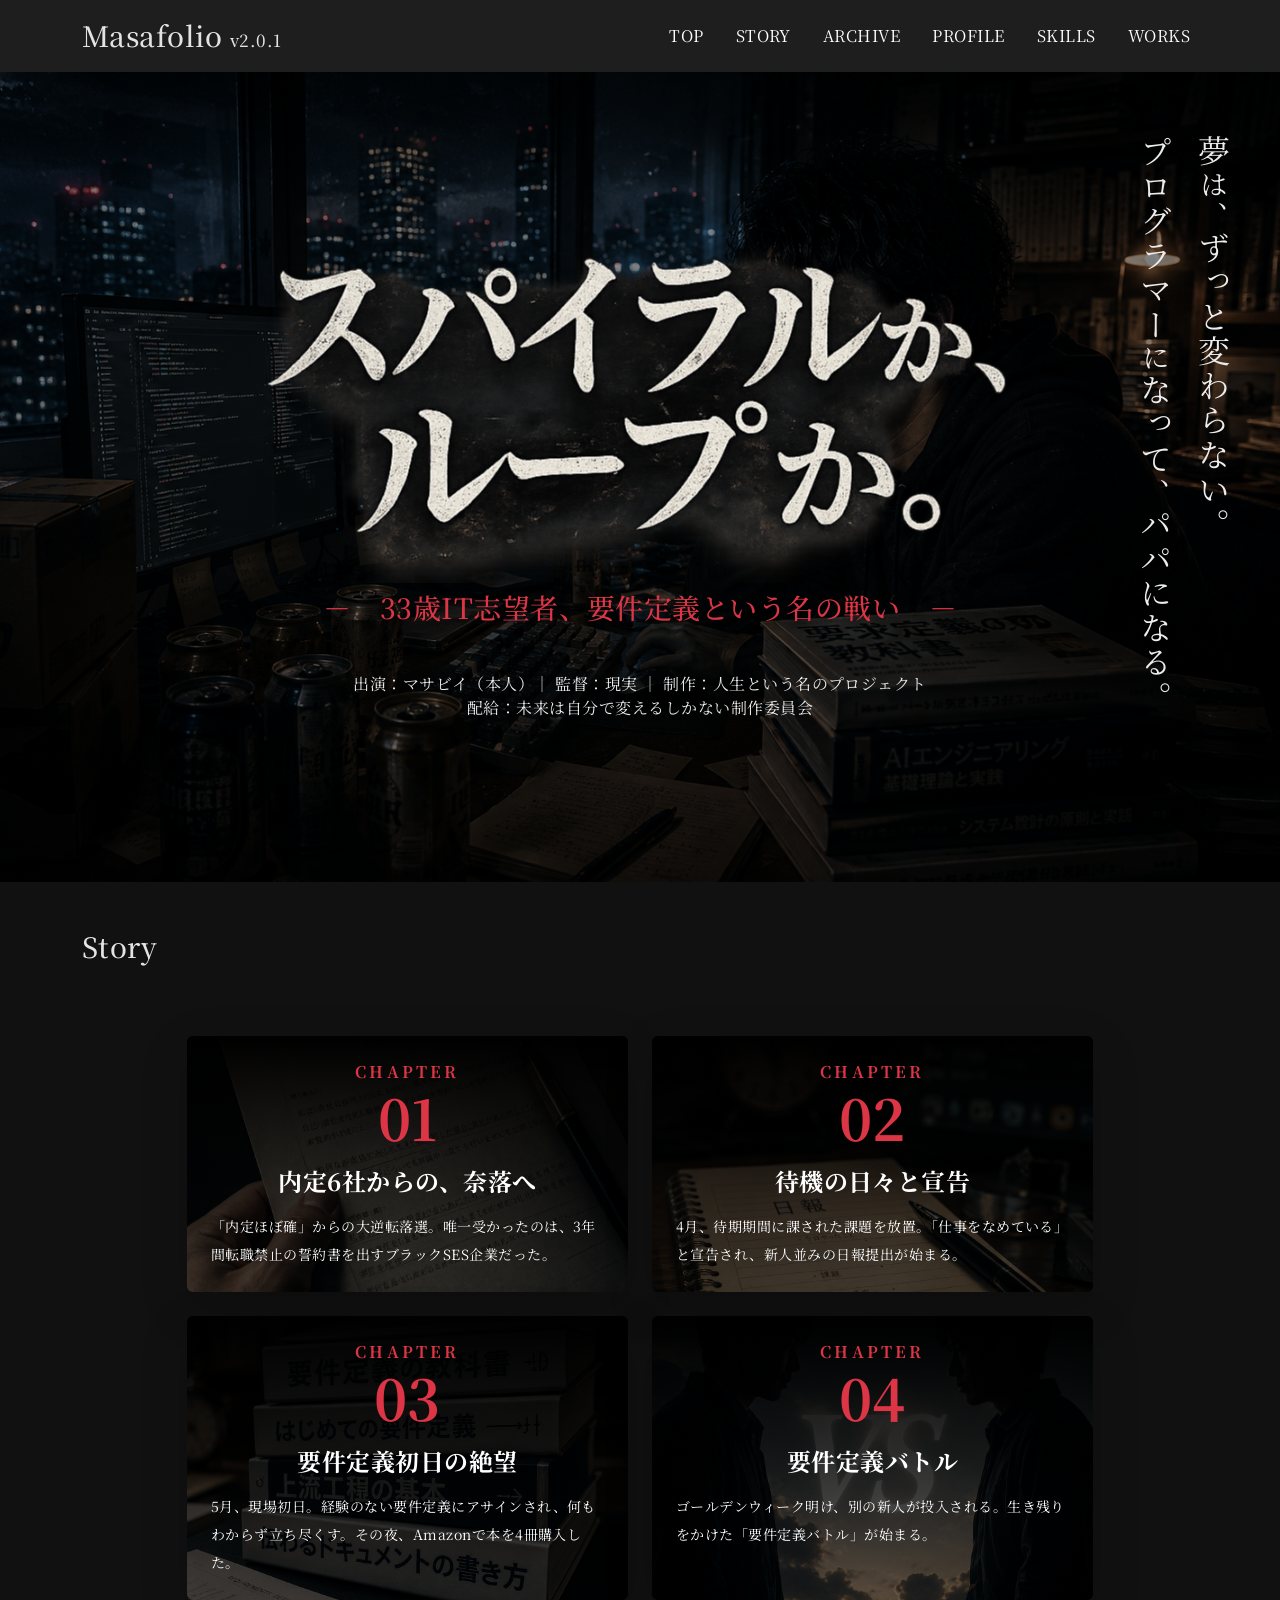
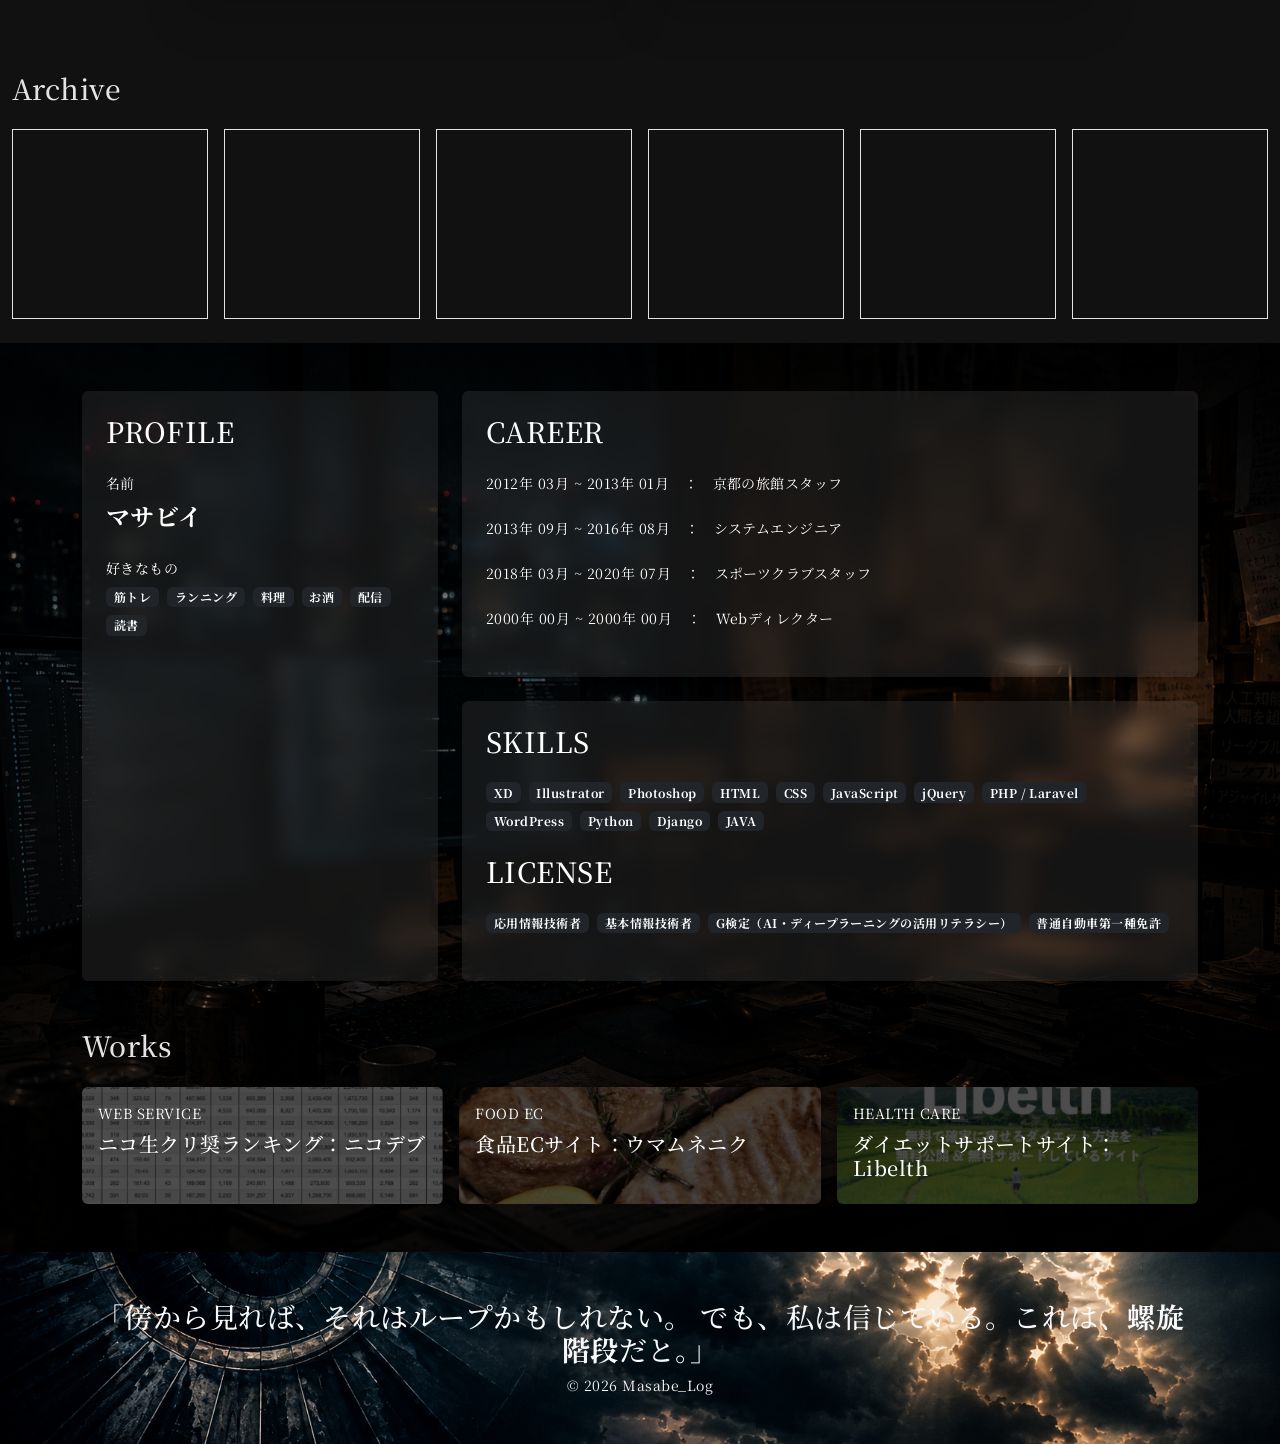
==== index.html @ 8693ac38 "Rename inde.html to index.html" ====
<!DOCTYPE html>
<html lang="ja">
<head>
    <meta charset="UTF-8">
    <meta name="viewport" content="width=device-width, initial-scale=1.0">
    <meta http-equiv="X-UA-Compatible" content="IE=edge">
    <meta name="description" content="Masabe_Log">
    <meta name="robots" content="index, follow">

    <title>Masafolio　v2.0.1　Final_Last_Version</title>

    <link rel="preconnect" href="https://fonts.googleapis.com">
    <link rel="preconnect" href="https://fonts.gstatic.com" crossorigin>

    <link href="https://fonts.googleapis.com/css2?family=Noto+Serif+JP:wght@200..900&display=swap" rel="stylesheet">

    <link href="https://cdn.jsdelivr.net/npm/bootstrap@5.3.7/dist/css/bootstrap.min.css" rel="stylesheet">
    <link rel="stylesheet" href="assets/css/index.css">
</head>

<body>
    <header class="py-3 sticky-top">
    <div class="container d-flex justify-content-between align-items-center">

        <h1 class="h3 mb-0">
        Masafolio <span style="font-size:0.6em;">v2.0.1</span>
        </h1>

        <!-- navはそのまま使う -->
        <nav class="navbar navbar-expand-lg p-0 navbar-dark">

            <!-- ハンバーガー -->
            <button class="navbar-toggler ms-auto" type="button"
                data-bs-toggle="collapse"
                data-bs-target="#mainNav"
                aria-controls="mainNav"
                aria-expanded="false"
                aria-label="Toggle navigation">

                <span class="navbar-toggler-icon"></span>
            </button>

            <!-- 折りたたみメニュー -->
            <div class="collapse navbar-collapse" id="mainNav">

                <div class="navbar-nav ms-auto d-flex gap-3">

                    <a href="#top" class="nav-link text-white">TOP</a>
                    <a href="#story" class="nav-link text-white">STORY</a>
                    <a href="#archive" class="nav-link text-white">ARCHIVE</a>
                    <a href="#profile" class="nav-link text-white">PROFILE</a>
                    <a href="#skills" class="nav-link text-white">SKILLS</a>
                    <a href="#works" class="nav-link text-white">WORKS</a>

                </div>

            </div>

        </nav>

    </div>
    </header>

    <main>
        <section id="top" class="main_visual">

            <div class="main_visual_inner">

                <!-- 左上キャッチ -->
                <div class="hero_copy">
                </div>

                <!-- メインタイトル -->
                <div class="hero_title_area">
                </div>
                <h2 class="w-80 main_visual_logo">
                    <img src="assets/img/title_logo.png" class="img-fluid">
                </h2>

                <h3 class="text-danger w-100 main_visual_subcopy">
                    －　33歳IT志望者、要件定義という名の戦い　－
                </h3>              

                    <!-- 右縦テキスト -->
                <div class="hero_vertical">夢<span class="small">は、</span>ずっと変わらない。<br>プログラマー<span class="small">に</span>なって<span class="small">、</span>パパになる。
                </div>
                <!-- 右下情報 -->
                <div class="hero_info mt-5">出演：マサビイ（本人）｜ 監督：現実 ｜ 制作：人生という名のプロジェクト<br>
                    配給：未来は自分で変えるしかない制作委員会
                </div>
            </div>

        </section>

        <section id="story" class="container">
            <h2 class="h3 mb-4 mt-5">
                Story
            </h2>
            <div class="container py-5">

            <div class="row g-4 justify-content-center">

                <!-- CHAPTER 01 -->
                <div class="col-12 col-md-6 col-lg-5">
                    <div class="rounded bg-dark text-white border-0 shadow-lg p-4 h-100 card-cp-01">

                        <div class="text-center mb-3">
                        <div class="fw-bold text-danger" style="letter-spacing:0.2em;">CHAPTER</div>
                        <div class="display-4 fw-bold text-danger">01</div>
                        </div>

                        <h4 class="fw-bold text-center mb-3">内定6社からの、奈落へ</h4>

                        <p class="small lh-lg mb-0">
                        「内定ほぼ確」からの大逆転落選。唯一受かったのは、3年間転職禁止の誓約書を出すブラックSES企業だった。
                        </p>

                    </div>
                </div>

                <!-- CHAPTER 02 -->
                <div class="col-12 col-md-6 col-lg-5">
                    <div class="rounded bg-dark text-white border-0 shadow-lg p-4 h-100 card-cp-02">

                        <div class="text-center mb-3">
                        <div class="fw-bold text-danger" style="letter-spacing:0.2em;">CHAPTER</div>
                        <div class="display-4 fw-bold text-danger">02</div>
                        </div>

                        <h4 class="fw-bold text-center mb-3">待機の日々と宣告</h4>

                        <p class="small lh-lg mb-0">
                        4月、待期期間に課された課題を放置。「仕事をなめている」と宣告され、新人並みの日報提出が始まる。
                        </p>

                    </div>
                </div>

                <!-- CHAPTER 03 -->
                <div class="col-12 col-md-6 col-lg-5">
                    <div class="rounded text-white border-0 shadow-lg p-4 h-100 card-cp-03">

                        <div class="text-center mb-3">
                            <div class="fw-bold text-danger" style="letter-spacing:0.2em;">CHAPTER</div>
                            <div class="display-4 fw-bold text-danger">03</div>
                        </div>

                        <h4 class="fw-bold text-center mb-3">要件定義初日の絶望</h4>

                        <p class="small lh-lg mb-0">
                            5月、現場初日。経験のない要件定義にアサインされ、何もわからず立ち尽くす。その夜、Amazonで本を4冊購入した。
                        </p>

                    </div>
                </div>

                <!-- CHAPTER 04 -->
                <div class="col-12 col-md-6 col-lg-5">
                    <div class="rounded bg-dark text-white border-0 shadow-lg p-4 h-100 card-cp-04">

                        <div class="text-center mb-3">
                        <div class="fw-bold text-danger" style="letter-spacing:0.2em;">CHAPTER</div>
                        <div class="display-4 fw-bold text-danger">04</div>
                        </div>

                        <h4 class="fw-bold text-center mb-3">要件定義バトル</h4>

                        <p class="small lh-lg mb-0">
                        ゴールデンウィーク明け、別の新人が投入される。生き残りをかけた「要件定義バトル」が始まる。
                        </p>

                    </div>
                </div>

            </div>

            </div>
        </section>
        <section id="archive" class="container-fluid py-4">
            <h2 class="h3 mb-4">
                Archive
            </h2>
            <div class="row row-cols-1 row-cols-md-3 row-cols-lg-6 g-3">

                <div class="col">
                    <div class="p-3 border text-center">
                        <iframe width="" height="" src="https://www.youtube.com/embed/5lyJY4N-64I?si=Jc82qQ_UD3zFSyqw" title="YouTube video player" frameborder="0" allow="accelerometer; autoplay; clipboard-write; encrypted-media; gyroscope; picture-in-picture; web-share" referrerpolicy="strict-origin-when-cross-origin" allowfullscreen></iframe>
                    </div>
                </div>

                <div class="col">
                    <div class="p-3 border text-center">
                        <iframe width="" height="" src="https://www.youtube.com/embed/hS7qvvElnpM?si=UvJ90wnOAr5L2lWS" title="YouTube video player" frameborder="0" allow="accelerometer; autoplay; clipboard-write; encrypted-media; gyroscope; picture-in-picture; web-share" referrerpolicy="strict-origin-when-cross-origin" allowfullscreen></iframe>
                    </div>
                </div>

                <div class="col">
                    <div class="p-3 border text-center">
                        <iframe width="" height="" src="https://www.youtube.com/embed/41BMTBj-c-o?si=oq-Annpf_PMFfYf8" title="YouTube video player" frameborder="0" allow="accelerometer; autoplay; clipboard-write; encrypted-media; gyroscope; picture-in-picture; web-share" referrerpolicy="strict-origin-when-cross-origin" allowfullscreen></iframe>
                    </div>
                </div>

                <div class="col">
                    <div class="p-3 border text-center">
                        <iframe width="" height="" src="https://www.youtube.com/embed/CdAjp71hUkk?si=m6dsGR_cHxoiMsKP" title="YouTube video player" frameborder="0" allow="accelerometer; autoplay; clipboard-write; encrypted-media; gyroscope; picture-in-picture; web-share" referrerpolicy="strict-origin-when-cross-origin" allowfullscreen></iframe>
                    </div>
                </div>

                <div class="col">
                    <div class="p-3 border text-center">
                        <iframe width="" height="" src="https://www.youtube.com/embed/_qOAezI6lfk?si=cIC9YPrlazpzRNFg" title="YouTube video player" frameborder="0" allow="accelerometer; autoplay; clipboard-write; encrypted-media; gyroscope; picture-in-picture; web-share" referrerpolicy="strict-origin-when-cross-origin" allowfullscreen></iframe>
                    </div>
                </div>

                <div class="col">
                    <div class="p-3 border text-center">
                        <iframe width="" height="" src="https://www.youtube.com/embed/zc9qvHuX2xU?si=K-HQELCQnLZsX98p" title="YouTube video player" frameborder="0" allow="accelerometer; autoplay; clipboard-write; encrypted-media; gyroscope; picture-in-picture; web-share" referrerpolicy="strict-origin-when-cross-origin" allowfullscreen></iframe>
                    </div>
                </div>

            </div>
        </section>
        <section id="profile" class="profile_section py-5">

            <div class="container">

                <div class="row g-4">

                    <!-- LEFT -->
                    <div class="col-lg-4">

                        <div class="card border-0 shadow-sm h-100">

                            <div class="card-body p-4">

                                <h2 class="h3 mb-4">
                                    PROFILE
                                </h2>

                                <div class="mb-4">

                                    <p class="small mb-1">
                                        名前
                                    </p>

                                    <p class="fs-4 fw-bold mb-0">
                                        マサビイ
                                    </p>

                                </div>

                                <div>

                                    <p class="small mb-2">
                                        好きなもの
                                    </p>

                                    <div class="d-flex flex-wrap gap-2">

                                        <span class="badge text-bg-dark">
                                            筋トレ
                                        </span>

                                        <span class="badge text-bg-dark">
                                            ランニング
                                        </span>

                                        <span class="badge text-bg-dark">
                                            料理
                                        </span>

                                        <span class="badge text-bg-dark">
                                            お酒
                                        </span>

                                        <span class="badge text-bg-dark">
                                            配信
                                        </span>

                                        <span class="badge text-bg-dark">
                                            読書
                                        </span>

                                    </div>

                                </div>

                            </div>

                        </div>

                    </div>

                    <!-- RIGHT -->
                    <div class="col-lg-8">

                        <div class="card border-0 shadow-sm mb-4">

                            <div class="card-body p-4">

                                <h2 class="h3 mb-4">
                                    CAREER
                                </h2>

                                <div class="timeline">

                                    <div class="mb-4">
                                        <p class="small mb-1">
                                            2012年 03月 ~ 2013年 01月　：　京都の旅館スタッフ
                                        </p>
                                    </div>

                                    <div class="mb-4">
                                        <p class="small mb-1">
                                            2013年 09月 ~ 2016年 08月　：　システムエンジニア
                                        </p>
                                    </div>

                                    <div class="mb-4">
                                        <p class="small mb-1">
                                            2018年 03月 ~ 2020年 07月　：　スポーツクラブスタッフ
                                        </p>
                                    </div>

                                    <div class="mb-4">
                                        <p class="small mb-1">
                                            2000年 00月 ~ 2000年 00月　：　Webディレクター
                                        </p>
                                    </div>

                                </div>

                            </div>

                        </div>

                        <div class="card border-0 shadow-sm">

                            <div class="card-body p-4">

                                <h2 id="skills" class="h3 mb-4">
                                    SKILLS
                                </h2>

                                <div class="d-flex flex-wrap gap-2 mb-4">

                                    <span class="badge text-bg-dark">
                                        XD
                                    </span>

                                    <span class="badge text-bg-dark">
                                        Illustrator
                                    </span>

                                    <span class="badge text-bg-dark">
                                        Photoshop
                                    </span>

                                    <span class="badge text-bg-dark">
                                        HTML
                                    </span>

                                    <span class="badge text-bg-dark">
                                        CSS
                                    </span>

                                    <span class="badge text-bg-dark">
                                        JavaScript
                                    </span>

                                    <span class="badge text-bg-dark">
                                        jQuery
                                    </span>

                                    <span class="badge text-bg-dark">
                                        PHP / Laravel
                                    </span>

                                    <span class="badge text-bg-dark">
                                        WordPress
                                    </span>

                                    <span class="badge text-bg-dark">
                                        Python
                                    </span>

                                    <span class="badge text-bg-dark">
                                        Django
                                    </span>

                                    <span class="badge text-bg-dark">
                                        JAVA
                                    </span>

                                </div>

                                <h2 class="h3 mb-4">
                                    LICENSE
                                </h2>

                                <div class="d-flex flex-wrap gap-2 mb-4">

                                    <span class="badge text-bg-dark">
                                        応用情報技術者
                                    </span>

                                    <span class="badge text-bg-dark">
                                        基本情報技術者
                                    </span>

                                    <span class="badge text-bg-dark">
                                        G検定（AI・ディープラーニングの活⽤リテラシー）
                                    </span>

                                    <span class="badge text-bg-dark">
                                        普通自動車第一種免許
                                    </span>

                            </div>

                        </div>

                    </div>

                </div>
                

            </div>
            
            <h2 id="works" class="h3 mb-4 mt-5">
                Works
            </h2>
            <div class="row row-cols-1 row-cols-md-2 row-cols-lg-3 g-3">

                <div class="col">

                    <a href="https://nicodb.net/" class="text-decoration-none text-dark">

                        <div class="card h-100 border-0 shadow-sm work_card nicodb_card">

                            <div class="card-body">

                                <p class="small mb-2">
                                    WEB SERVICE
                                </p>

                                <h3 class="h5">
                                    ニコ生クリ奨ランキング：ニコデブ
                                </h3>

                            </div>

                        </div>

                    </a>

                </div>

                <div class="col">

                    <a href="http://portfolio.masafolio.com/uma-mune-niku/"
                    class="text-decoration-none text-dark">

                        <div class="card h-100 border-0 shadow-sm work_card umamune_card">

                            <div class="card-body">

                                <p class="small mb-2">
                                    FOOD EC
                                </p>

                                <h3 class="h5">
                                    食品ECサイト：ウマムネニク
                                </h3>

                            </div>

                        </div>

                    </a>

                </div>

                <div class="col">

                    <a href="http://portfolio.masafolio.com/uma-mune-niku/"
                    class="text-decoration-none text-dark">

                        <div class="card h-100 border-0 shadow-sm work_card libelth_card">

                            <div class="card-body">

                                <p class="small mb-2">
                                    HEALTH CARE
                                </p>

                                <h3 class="h5">
                                    ダイエットサポートサイト：Libelth
                                </h3>

                            </div>

                        </div>

                    </a>

                </div>

            </div>

            </section>
        </section>
    </main>

    <footer class="site_footer py-5 text-center text-light bg-dark">

        <div class="container">

            <h3>
                「傍から見れば、それはループかもしれない。
                でも、私は信じている。これは、<span class="fw-bold">螺旋階段</span>だと。」
            </h3>

            <p class="small mb-0">
                © 2026 Masabe_Log
            </p>

        </div>

    </footer>

    <script src="assets/js/script.js"></script>
    <script src="https://cdn.jsdelivr.net/npm/bootstrap@5.3.7/dist/js/bootstrap.bundle.min.js"></script>
</body>
</html>
---- assets/css/index.css ----
:root{
    --base-width: 1200px;
    --main-color: #111;
    --accent-color: #ff5500;
}
html {
    scroll-behavior: smooth;
}
body{
    background-color: #111;
    color: #e3e3e3;
    letter-spacing:0.03em;
    font-family: "Noto Serif JP", serif;
}
.sticky-top{background-color: #242424bb;}
.text-outline{
    text-shadow:
    1px 1px 0 #ffffff75,
   -1px 1px 0 #ffffff75,
    1px -1px 0 #ffffff75,
   -1px -1px 0 #ffffff75;
}
.main_visual{
    height: 90vh;

    background-image:
        linear-gradient(
            rgba(0,0,0,0.4),
            rgba(0,0,0,0.6)
        ),
        url("../img/main_bg.png");

    background-size: cover;
    background-position: center;

    display:flex;
    align-items:center;
    justify-content:center;

    color:#ececec;
    text-align:center;
}

.main_visual_inner h2{
    font-size:clamp(2.5rem, 6vw, 6rem);
    letter-spacing:0.08em;
}

.main_visual_inner p{
    margin-top:1rem;
    font-size:1.1rem;
    opacity:0.8;
    position: relative;
    overflow: hidden;
}
.main_visual_logo img{max-width: 100%; text-align: center;}
@media (max-width: 1280px) {
    .main_visual_logo img{max-width: 90%;}
}
@media (max-width: 1024px) {
    .main_visual_logo{
        text-align: left;
    }
    .main_visual_logo img{max-width: 80%;}
    .main_visual_subcopy,.hero_info{text-align: left;}
}
@media (max-width: 768px) {
    .main_visual_logo{
        text-align: center;
    }
    .main_visual_subcopy,.hero_info{text-align: center;}
}
.hero_vertical{
    position:absolute;

    right:3%;
    top:15%;

    z-index:5;

    writing-mode:vertical-rl;

    font-size:2rem;

    letter-spacing:0.2em;

    line-height:2;

    text-orientation:mixed;

    line-height:1.8;

    letter-spacing:0.08em;

    font-feature-settings:"palt";

    margin:0;
    text-align: left;
}
/* スマホでは消す or 下へ移動 */
@media (max-width: 768px) {
  .hero_vertical {
    position: static;
    transform: none;
    margin-top: 20px;
    writing-mode:unset;
    font-size:1.2rem;
    text-align: center;
  }
}

.card-cp-01{
    background: #242424bb;
    background-image:
        linear-gradient(
            rgba(0,0,0,1),
            rgba(0,0,0,0.6)
        ),
        url("../img/cp-01_bg.png");

    background-size: cover;
    background-position: center;
}
.card-cp-02{
    background: #242424bb;
    background-image:
        linear-gradient(
            rgba(0,0,0,1),
            rgba(0,0,0,0.6)
        ),
        url("../img/cp-02_bg.png");

    background-size: cover;
    background-position: center;
}
.card-cp-03{
    background: #242424bb;
    background-image:
        linear-gradient(
            rgba(0,0,0,1),
            rgba(0,0,0,0.6)
        ),
        url("../img/cp-03_bg.png");

    background-size: cover;
    background-position: center;
}
.card-cp-04{
    background: #242424bb;
    background-image:
        linear-gradient(
            rgba(0,0,0,1),
            rgba(0,0,0,0.6)
        ),
        url("../img/cp-04_bg.png");

    background-size: cover;
    background-position: center;
}
.profile_section{
    background-image:
        linear-gradient(
            rgba(0,0,0,0.4),
            rgba(0,0,0,0.6)
        ),
        url("../img/skill_set_bg.png");

    background-size: cover;
    background-position: center;

}

.site_footer{
    background-image: url("../img/footer_bg.png");
    background-size: cover;
    background-position: center;
    background-repeat: no-repeat;

    position: relative;
}
.card{
    background:rgba(255,255,255,0.08);

    backdrop-filter:blur(10px);
    -webkit-backdrop-filter:blur(10px);

    border:1px solid rgba(255,255,255,0.15);
    color:#fff;
}

.nicodb_card{
    background-image: url("../img/nicodb_bg.png");
    background-size: cover;
    background-position: center;
    background-repeat: no-repeat;

    position: relative;
}
.umamune_card{
    background-image: url("../img/umamune_bg.png");
    background-size: cover;
    background-position: center;
    background-repeat: no-repeat;

    position: relative;
}
.libelth_card{
    background-image: url("../img/libelth_bg.png");
    background-size: cover;
    background-position: center;
    background-repeat: no-repeat;

    position: relative;
}
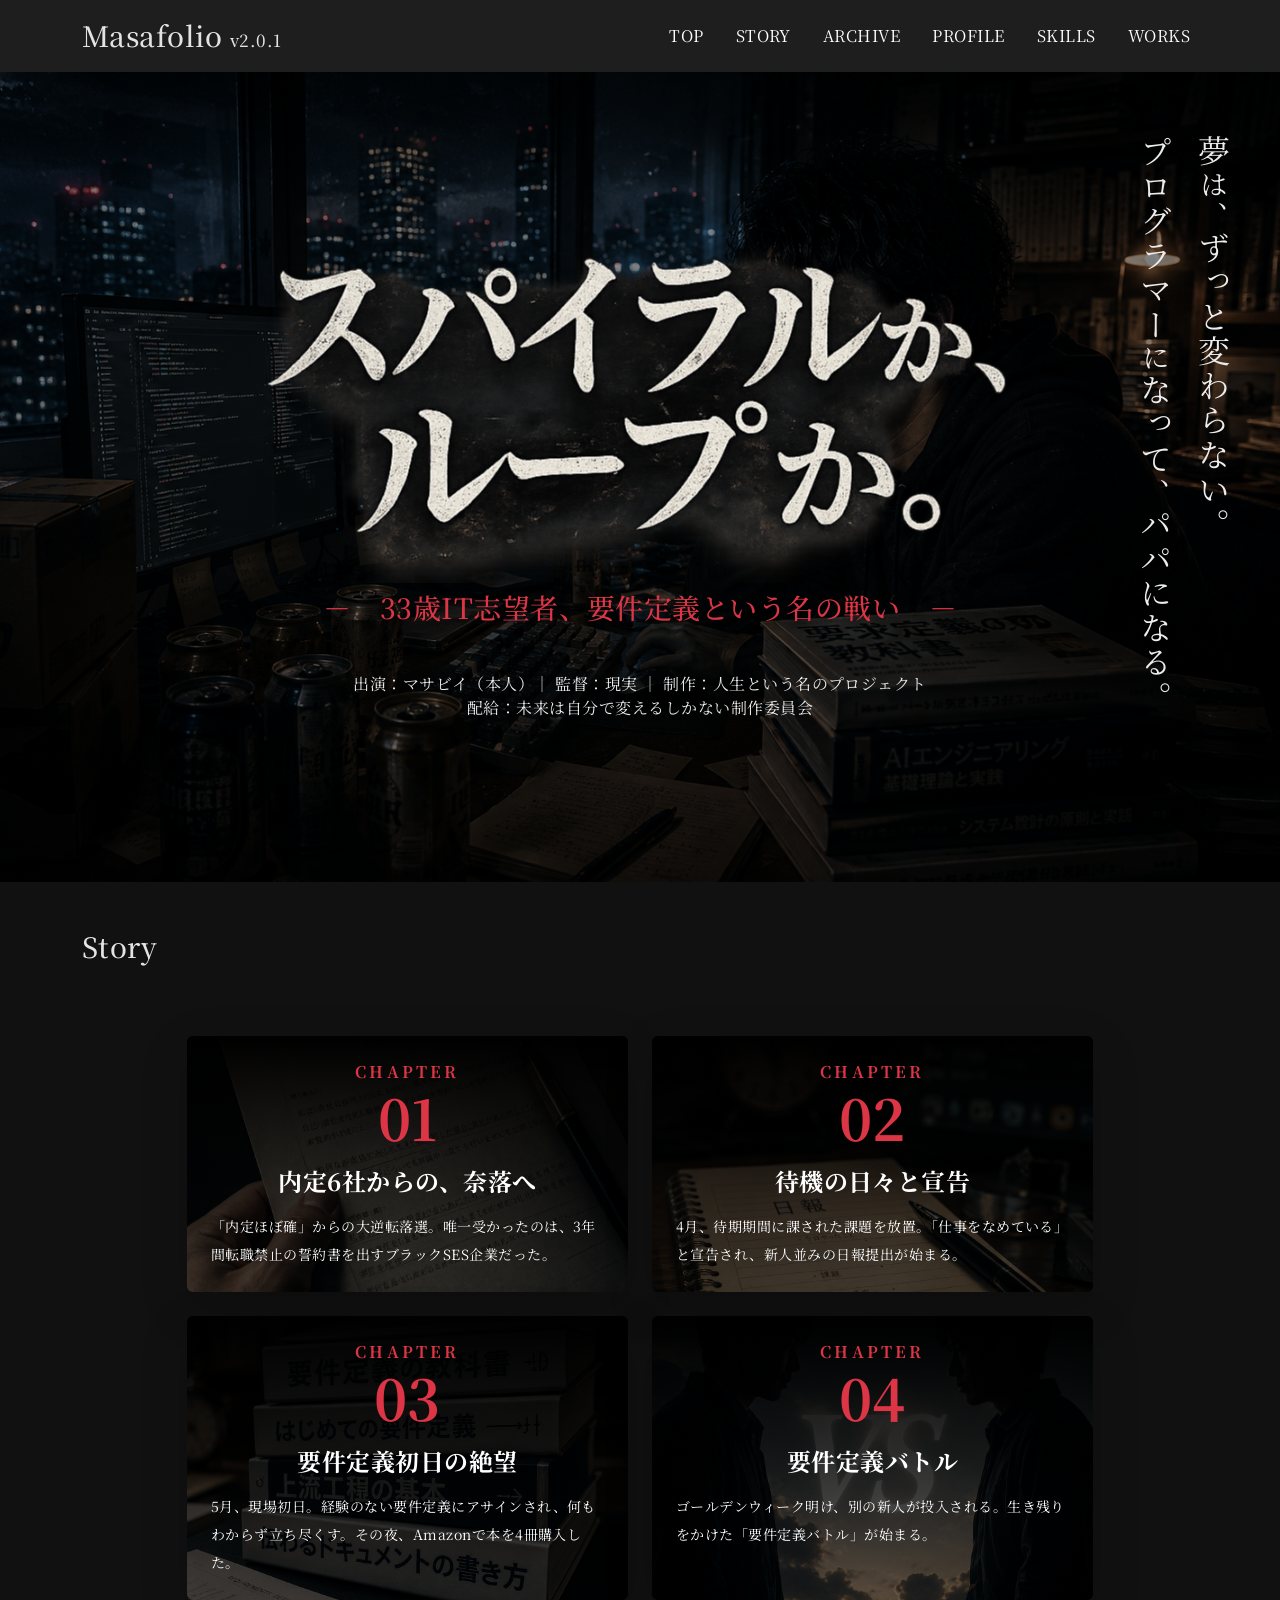
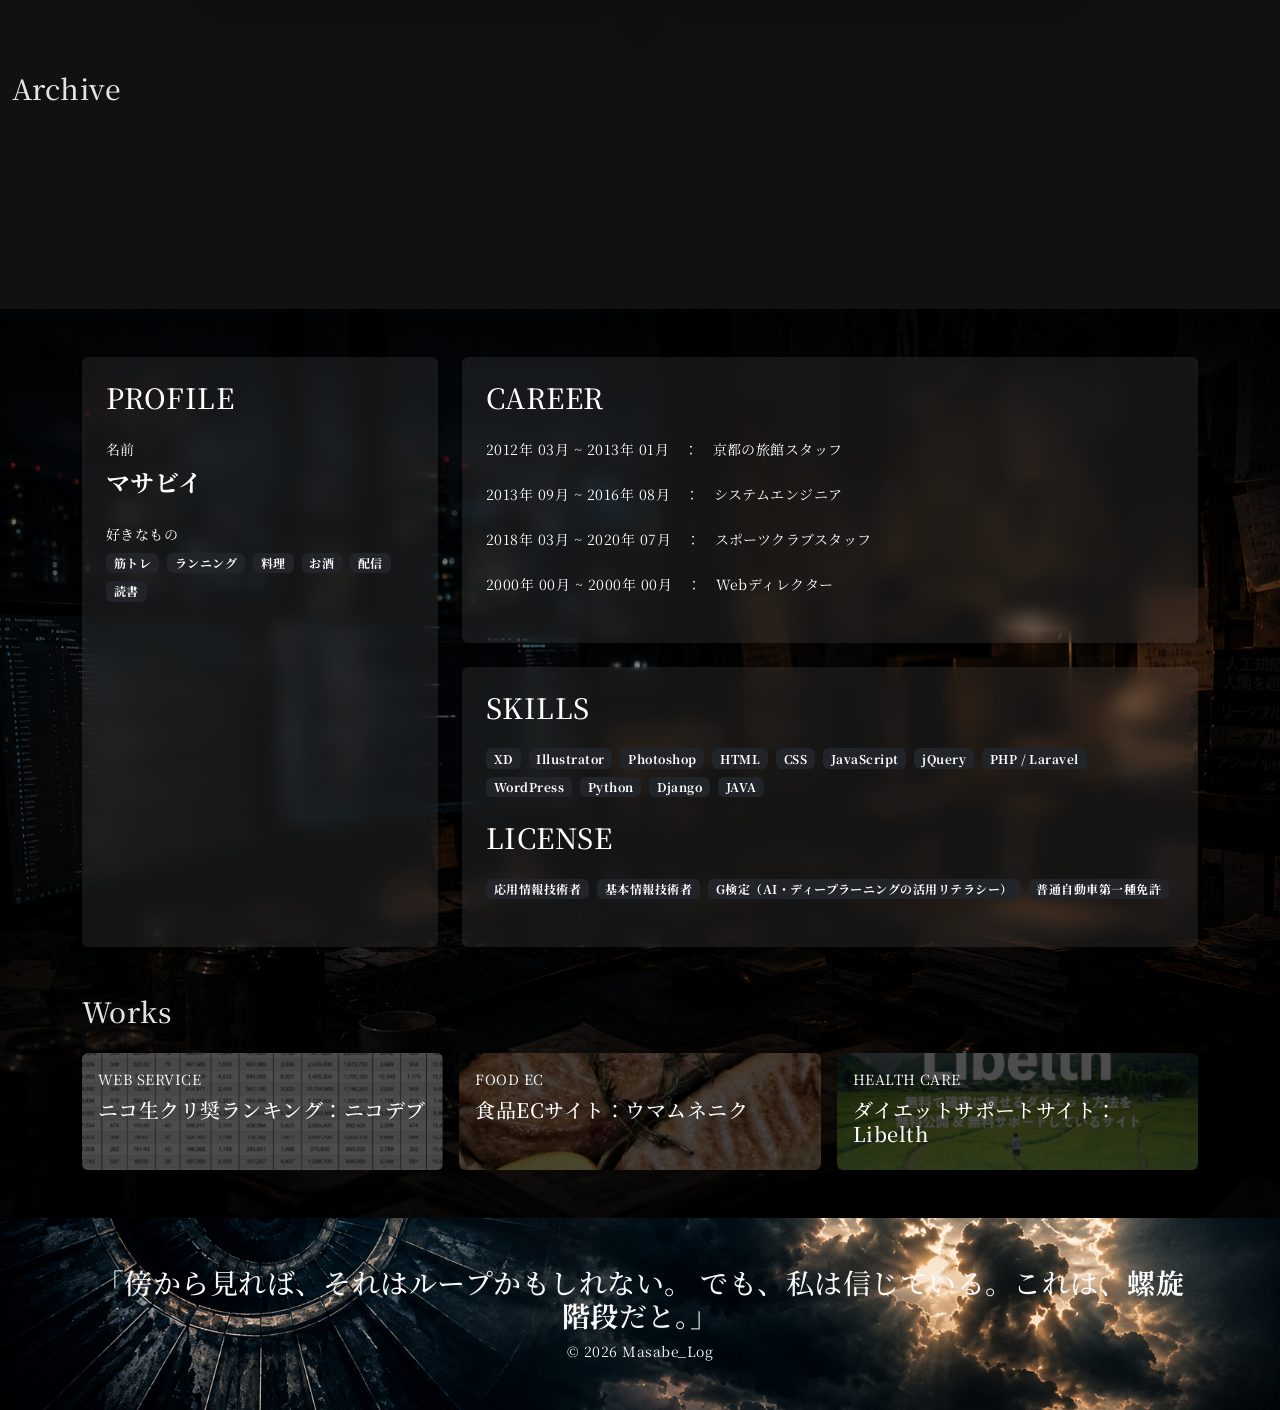
==== commit 232ce279: "Add files via upload" ====
--- a/index.html
+++ b/index.html
@@ -183,38 +183,38 @@
             <div class="row row-cols-1 row-cols-md-3 row-cols-lg-6 g-3">
 
                 <div class="col">
-                    <div class="p-3 border text-center">
-                        <iframe width="" height="" src="https://www.youtube.com/embed/5lyJY4N-64I?si=Jc82qQ_UD3zFSyqw" title="YouTube video player" frameborder="0" allow="accelerometer; autoplay; clipboard-write; encrypted-media; gyroscope; picture-in-picture; web-share" referrerpolicy="strict-origin-when-cross-origin" allowfullscreen></iframe>
-                    </div>
-                </div>
-
-                <div class="col">
-                    <div class="p-3 border text-center">
-                        <iframe width="" height="" src="https://www.youtube.com/embed/hS7qvvElnpM?si=UvJ90wnOAr5L2lWS" title="YouTube video player" frameborder="0" allow="accelerometer; autoplay; clipboard-write; encrypted-media; gyroscope; picture-in-picture; web-share" referrerpolicy="strict-origin-when-cross-origin" allowfullscreen></iframe>
-                    </div>
-                </div>
-
-                <div class="col">
-                    <div class="p-3 border text-center">
-                        <iframe width="" height="" src="https://www.youtube.com/embed/41BMTBj-c-o?si=oq-Annpf_PMFfYf8" title="YouTube video player" frameborder="0" allow="accelerometer; autoplay; clipboard-write; encrypted-media; gyroscope; picture-in-picture; web-share" referrerpolicy="strict-origin-when-cross-origin" allowfullscreen></iframe>
-                    </div>
-                </div>
-
-                <div class="col">
-                    <div class="p-3 border text-center">
-                        <iframe width="" height="" src="https://www.youtube.com/embed/CdAjp71hUkk?si=m6dsGR_cHxoiMsKP" title="YouTube video player" frameborder="0" allow="accelerometer; autoplay; clipboard-write; encrypted-media; gyroscope; picture-in-picture; web-share" referrerpolicy="strict-origin-when-cross-origin" allowfullscreen></iframe>
-                    </div>
-                </div>
-
-                <div class="col">
-                    <div class="p-3 border text-center">
-                        <iframe width="" height="" src="https://www.youtube.com/embed/_qOAezI6lfk?si=cIC9YPrlazpzRNFg" title="YouTube video player" frameborder="0" allow="accelerometer; autoplay; clipboard-write; encrypted-media; gyroscope; picture-in-picture; web-share" referrerpolicy="strict-origin-when-cross-origin" allowfullscreen></iframe>
-                    </div>
-                </div>
-
-                <div class="col">
-                    <div class="p-3 border text-center">
-                        <iframe width="" height="" src="https://www.youtube.com/embed/zc9qvHuX2xU?si=K-HQELCQnLZsX98p" title="YouTube video player" frameborder="0" allow="accelerometer; autoplay; clipboard-write; encrypted-media; gyroscope; picture-in-picture; web-share" referrerpolicy="strict-origin-when-cross-origin" allowfullscreen></iframe>
+                    <div class="text-center">
+                        <iframe width="100%" height="100%" src="https://www.youtube.com/embed/5lyJY4N-64I?si=Jc82qQ_UD3zFSyqw" title="YouTube video player" frameborder="0" allow="accelerometer; autoplay; clipboard-write; encrypted-media; gyroscope; picture-in-picture; web-share" referrerpolicy="strict-origin-when-cross-origin" allowfullscreen></iframe>
+                    </div>
+                </div>
+
+                <div class="col">
+                    <div class="text-center">
+                        <iframe width="100%" height="100%" src="https://www.youtube.com/embed/hS7qvvElnpM?si=UvJ90wnOAr5L2lWS" title="YouTube video player" frameborder="0" allow="accelerometer; autoplay; clipboard-write; encrypted-media; gyroscope; picture-in-picture; web-share" referrerpolicy="strict-origin-when-cross-origin" allowfullscreen></iframe>
+                    </div>
+                </div>
+
+                <div class="col">
+                    <div class="text-center">
+                        <iframe width="100%" height="100%" src="https://www.youtube.com/embed/41BMTBj-c-o?si=oq-Annpf_PMFfYf8" title="YouTube video player" frameborder="0" allow="accelerometer; autoplay; clipboard-write; encrypted-media; gyroscope; picture-in-picture; web-share" referrerpolicy="strict-origin-when-cross-origin" allowfullscreen></iframe>
+                    </div>
+                </div>
+
+                <div class="col">
+                    <div class="text-center">
+                        <iframe width="100%" height="100%" src="https://www.youtube.com/embed/CdAjp71hUkk?si=m6dsGR_cHxoiMsKP" title="YouTube video player" frameborder="0" allow="accelerometer; autoplay; clipboard-write; encrypted-media; gyroscope; picture-in-picture; web-share" referrerpolicy="strict-origin-when-cross-origin" allowfullscreen></iframe>
+                    </div>
+                </div>
+
+                <div class="col">
+                    <div class="text-center">
+                        <iframe width="100%" height="100%" src="https://www.youtube.com/embed/_qOAezI6lfk?si=cIC9YPrlazpzRNFg" title="YouTube video player" frameborder="0" allow="accelerometer; autoplay; clipboard-write; encrypted-media; gyroscope; picture-in-picture; web-share" referrerpolicy="strict-origin-when-cross-origin" allowfullscreen></iframe>
+                    </div>
+                </div>
+
+                <div class="col">
+                    <div class="text-center">
+                        <iframe width="100%" height="100%" src="https://www.youtube.com/embed/zc9qvHuX2xU?si=K-HQELCQnLZsX98p" title="YouTube video player" frameborder="0" allow="accelerometer; autoplay; clipboard-write; encrypted-media; gyroscope; picture-in-picture; web-share" referrerpolicy="strict-origin-when-cross-origin" allowfullscreen></iframe>
                     </div>
                 </div>
 
@@ -532,4 +532,4 @@
     <script src="assets/js/script.js"></script>
     <script src="https://cdn.jsdelivr.net/npm/bootstrap@5.3.7/dist/js/bootstrap.bundle.min.js"></script>
 </body>
-</html>
+</html>
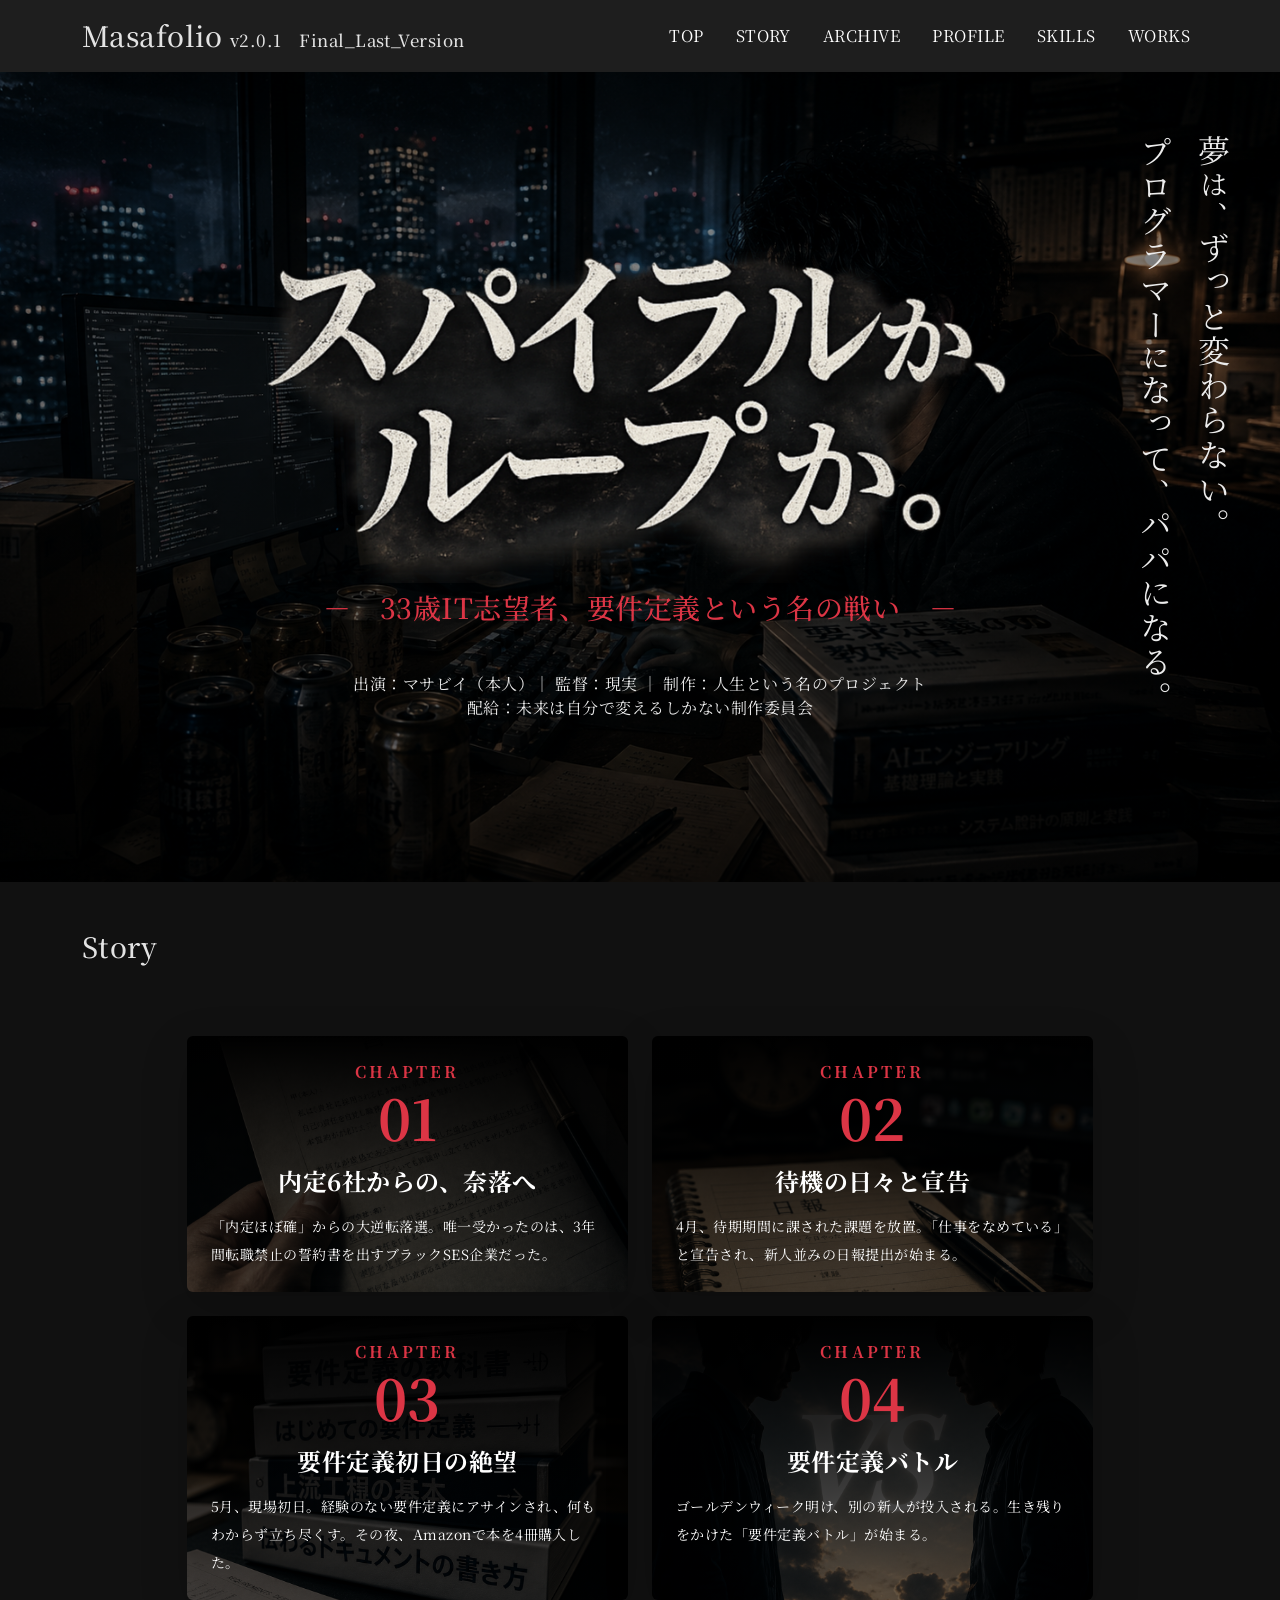
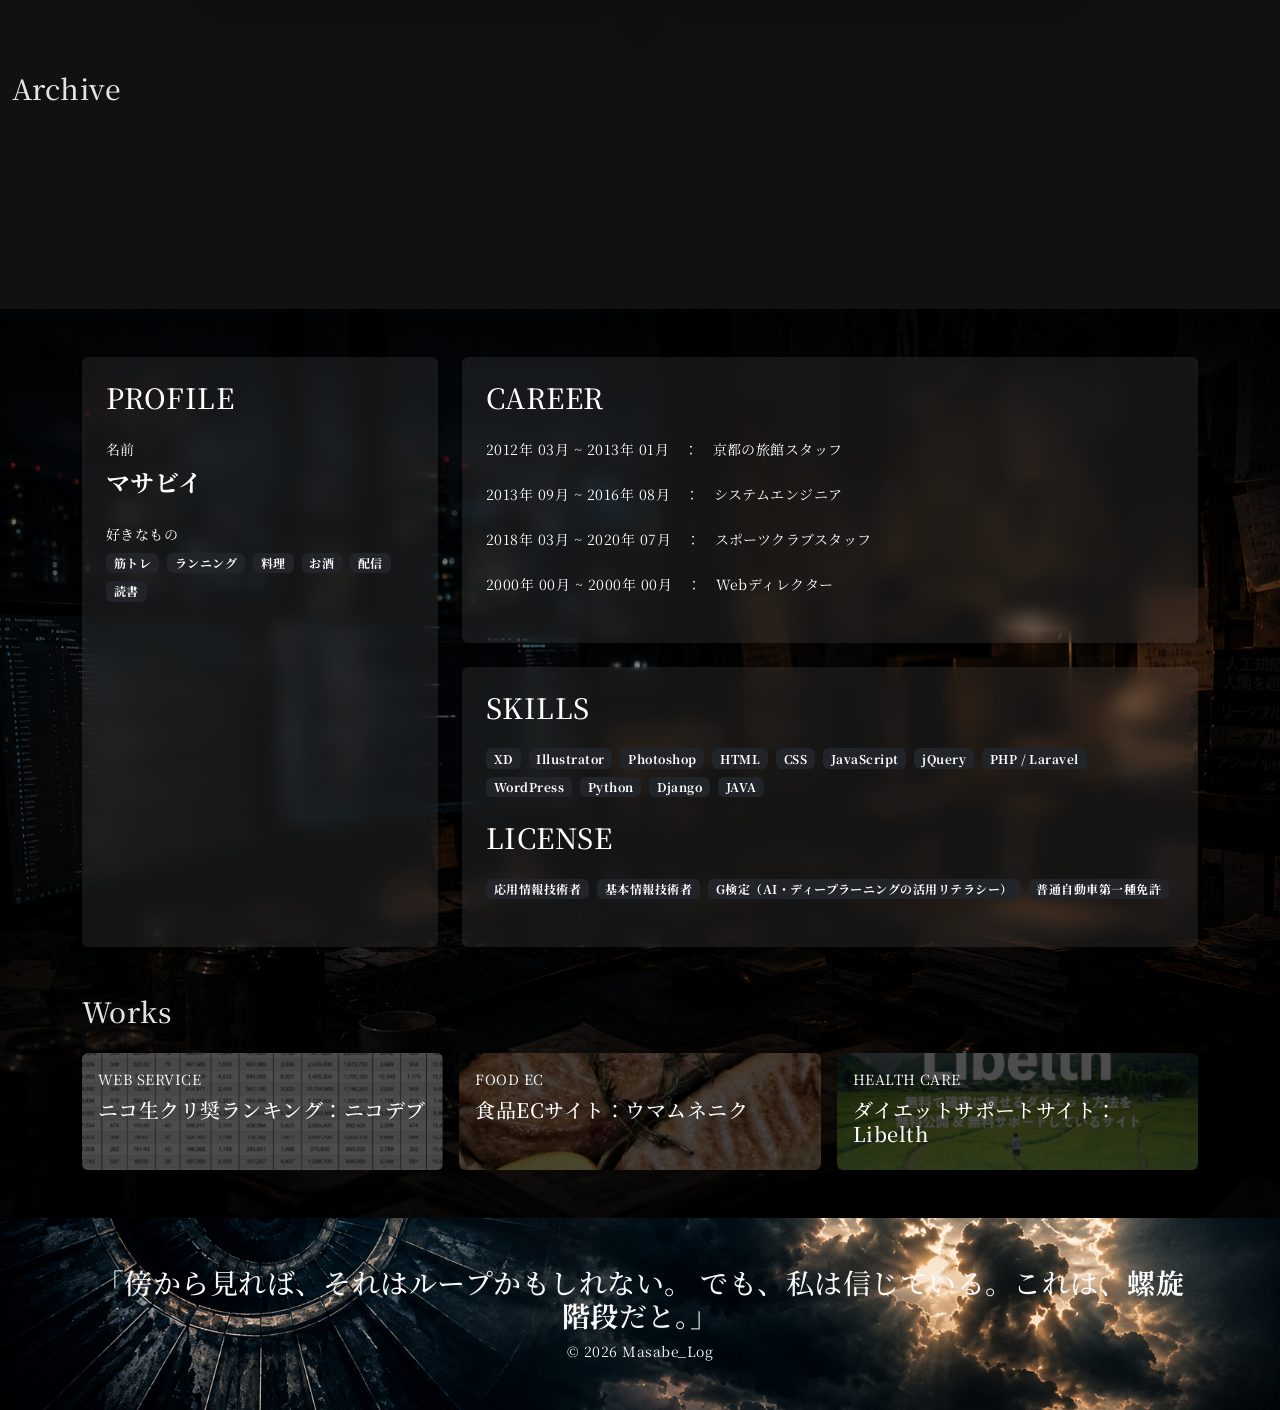
==== commit ba59b331: "Add files via upload" ====
--- a/index.html
+++ b/index.html
@@ -23,7 +23,7 @@
     <div class="container d-flex justify-content-between align-items-center">
 
         <h1 class="h3 mb-0">
-        Masafolio <span style="font-size:0.6em;">v2.0.1</span>
+        Masafolio <span style="font-size:0.6em;">v2.0.1　Final_Last_Version</span>
         </h1>
 
         <!-- navはそのまま使う -->
--- a/assets/css/index.css
+++ b/assets/css/index.css
@@ -11,6 +11,19 @@
     color: #e3e3e3;
     letter-spacing:0.03em;
     font-family: "Noto Serif JP", serif;
+}
+a {
+  transition: opacity 0.6s;
+}
+a:hover {
+  opacity: 0.6;
+}
+.nav-link {
+  transition: 0.3s;
+}
+
+.nav-link:hover {
+  color: rgba(255,255,255,0.6) !important;
 }
 .sticky-top{background-color: #242424bb;}
 .text-outline{
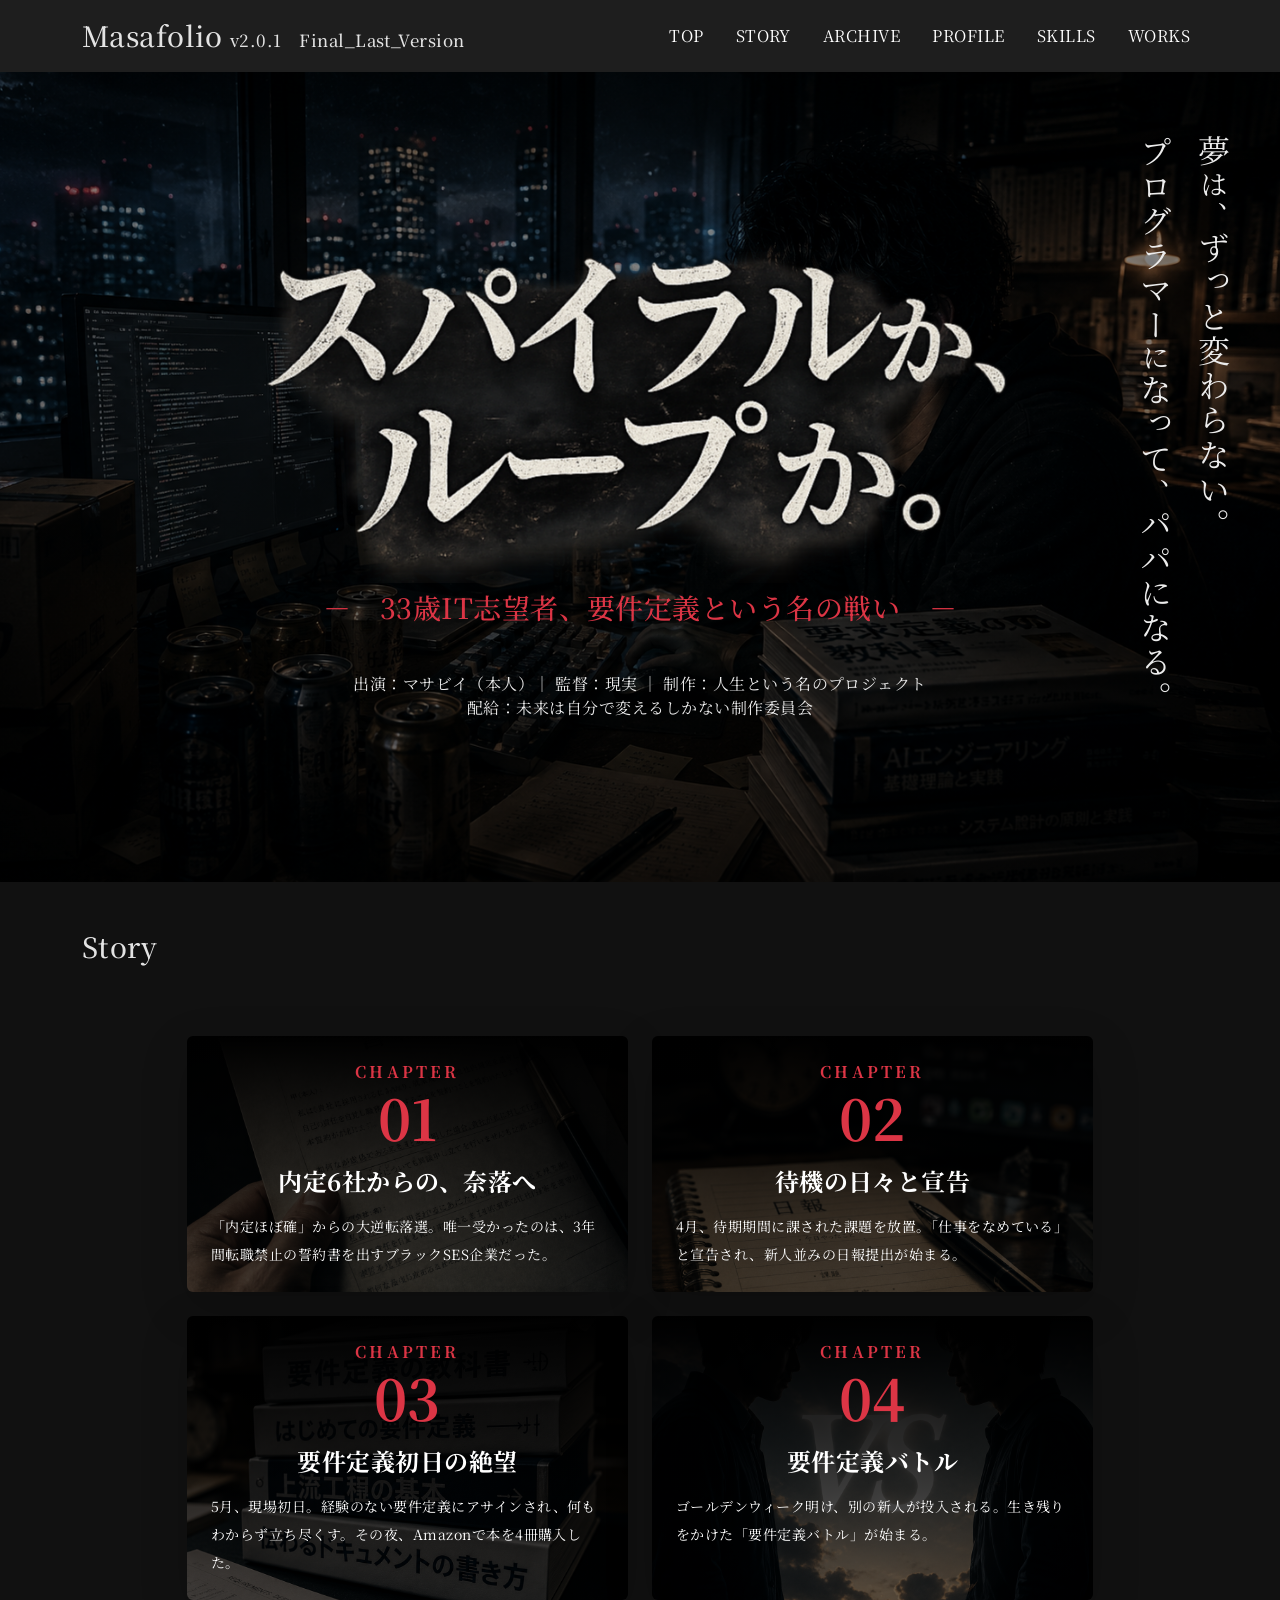
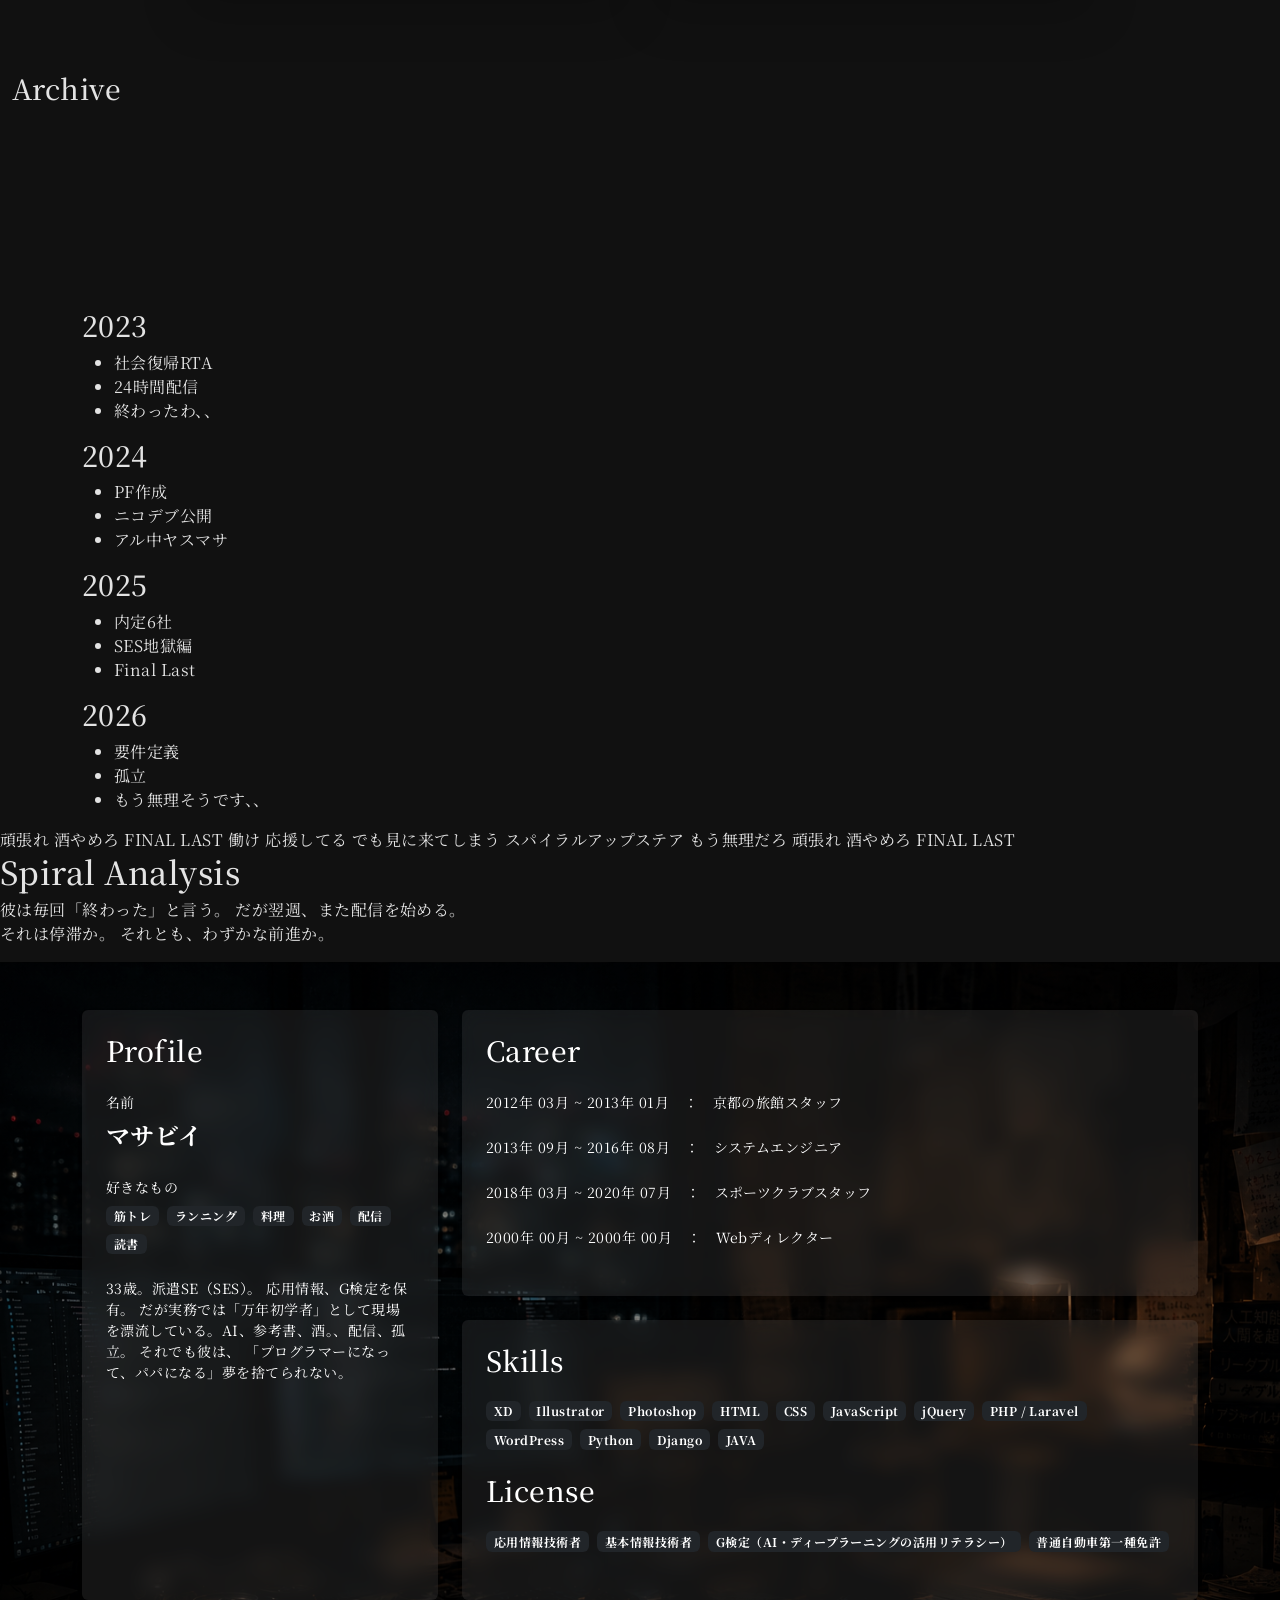
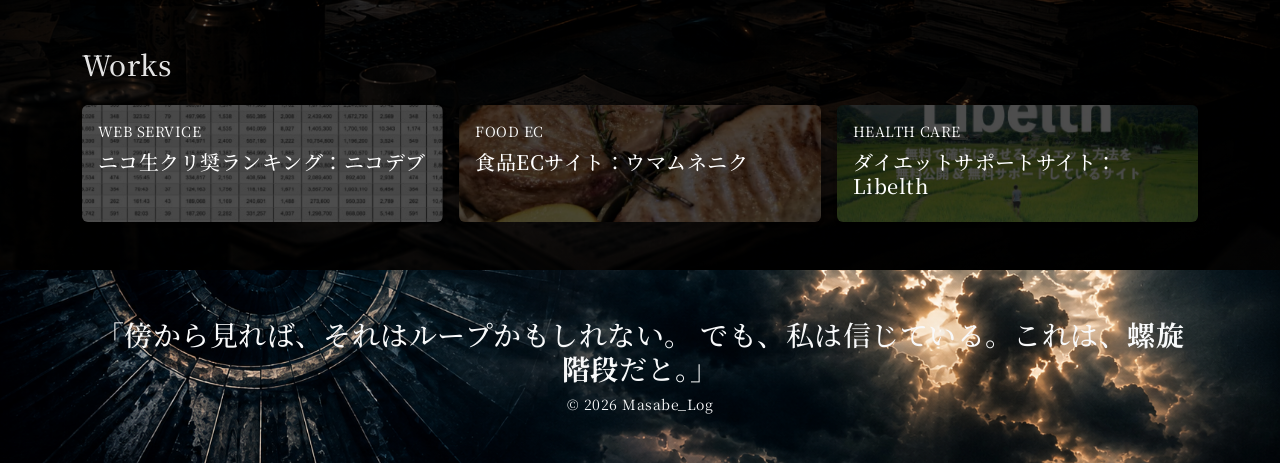
==== commit d8844104: "Add files via upload" ====
--- a/index.html
+++ b/index.html
@@ -220,6 +220,78 @@
 
             </div>
         </section>
+
+        <section class="timeline-2">
+            <div class="container">
+
+                <div class="timeline-grid">
+
+                    <div class="timeline-card">
+                        <h3>2023</h3>
+                        <ul>
+                        <li>社会復帰RTA</li>
+                        <li>24時間配信</li>
+                        <li>終わったわ、、</li>
+                        </ul>
+                    </div>
+
+                    <div class="timeline-card">
+                        <h3>2024</h3>
+                        <ul>
+                        <li>PF作成</li>
+                        <li>ニコデブ公開</li>
+                        <li>アル中ヤスマサ</li>
+                        </ul>
+                    </div>
+
+                    <div class="timeline-card">
+                        <h3>2025</h3>
+                        <ul>
+                        <li>内定6社</li>
+                        <li>SES地獄編</li>
+                        <li>Final Last</li>
+                        </ul>
+                    </div>
+
+                    <div class="timeline-card">
+                        <h3>2026</h3>
+                        <ul>
+                        <li>要件定義</li>
+                        <li>孤立</li>
+                        <li>もう無理そうです、、</li>
+                        </ul>
+                    </div>
+
+                </div>
+            </div>
+        </section>
+        <section class="comment-wall">
+            <div class="comment-track">
+                <span>頑張れ</span>
+                <span>酒やめろ</span>
+                <span>FINAL LAST</span>
+                <span>働け</span>
+                <span>応援してる</span>
+                <span>でも見に来てしまう</span>
+                <span>スパイラルアップステア</span>
+                <span>もう無理だろ</span>
+                <span>頑張れ</span>
+                <span>酒やめろ</span>
+                <span>FINAL LAST</span>
+            </div>
+        </section>
+        <section class="spiral-analysis">
+            <div class="spiral-circle"></div>
+
+            <h2 class="section-title">Spiral Analysis</h2>
+
+            <p>
+                彼は毎回「終わった」と言う。
+                だが翌週、また配信を始める。<br>
+                それは停滞か。
+                それとも、わずかな前進か。
+            </p>
+        </section>
         <section id="profile" class="profile_section py-5">
 
             <div class="container">
@@ -234,7 +306,7 @@
                             <div class="card-body p-4">
 
                                 <h2 class="h3 mb-4">
-                                    PROFILE
+                                    Profile
                                 </h2>
 
                                 <div class="mb-4">
@@ -249,7 +321,7 @@
 
                                 </div>
 
-                                <div>
+                                <div class="mb-4">
 
                                     <p class="small mb-2">
                                         好きなもの
@@ -284,7 +356,7 @@
                                     </div>
 
                                 </div>
-
+                                <div class="small">33歳。派遣SE（SES）。 応用情報、G検定を保有。 だが実務では「万年初学者」として現場を漂流している。AI、参考書、酒。、配信、孤立。 それでも彼は、 「プログラマーになって、パパになる」夢を捨てられない。</div>
                             </div>
 
                         </div>
@@ -299,7 +371,7 @@
                             <div class="card-body p-4">
 
                                 <h2 class="h3 mb-4">
-                                    CAREER
+                                    Career
                                 </h2>
 
                                 <div class="timeline">
@@ -339,7 +411,7 @@
                             <div class="card-body p-4">
 
                                 <h2 id="skills" class="h3 mb-4">
-                                    SKILLS
+                                    Skills
                                 </h2>
 
                                 <div class="d-flex flex-wrap gap-2 mb-4">
@@ -395,7 +467,7 @@
                                 </div>
 
                                 <h2 class="h3 mb-4">
-                                    LICENSE
+                                    License
                                 </h2>
 
                                 <div class="d-flex flex-wrap gap-2 mb-4">
@@ -507,8 +579,6 @@
                 </div>
 
             </div>
-
-            </section>
         </section>
     </main>
 
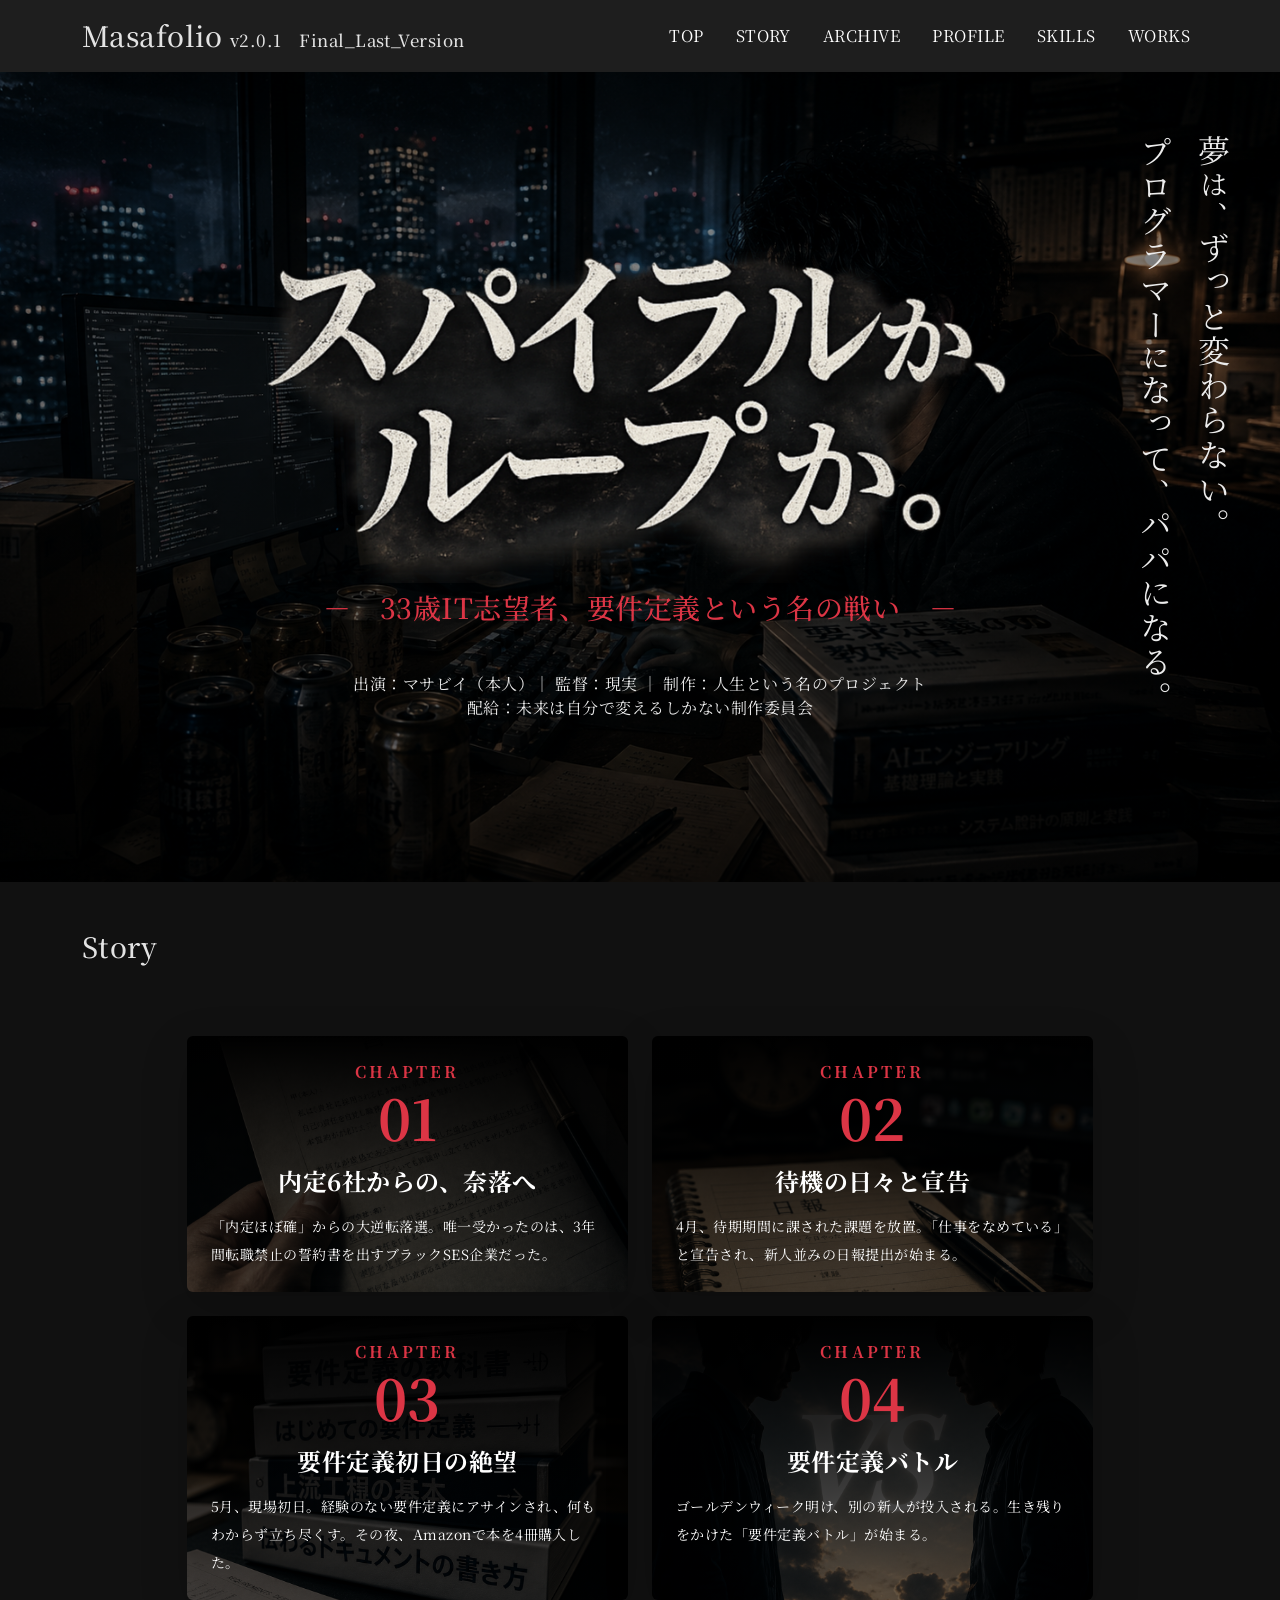
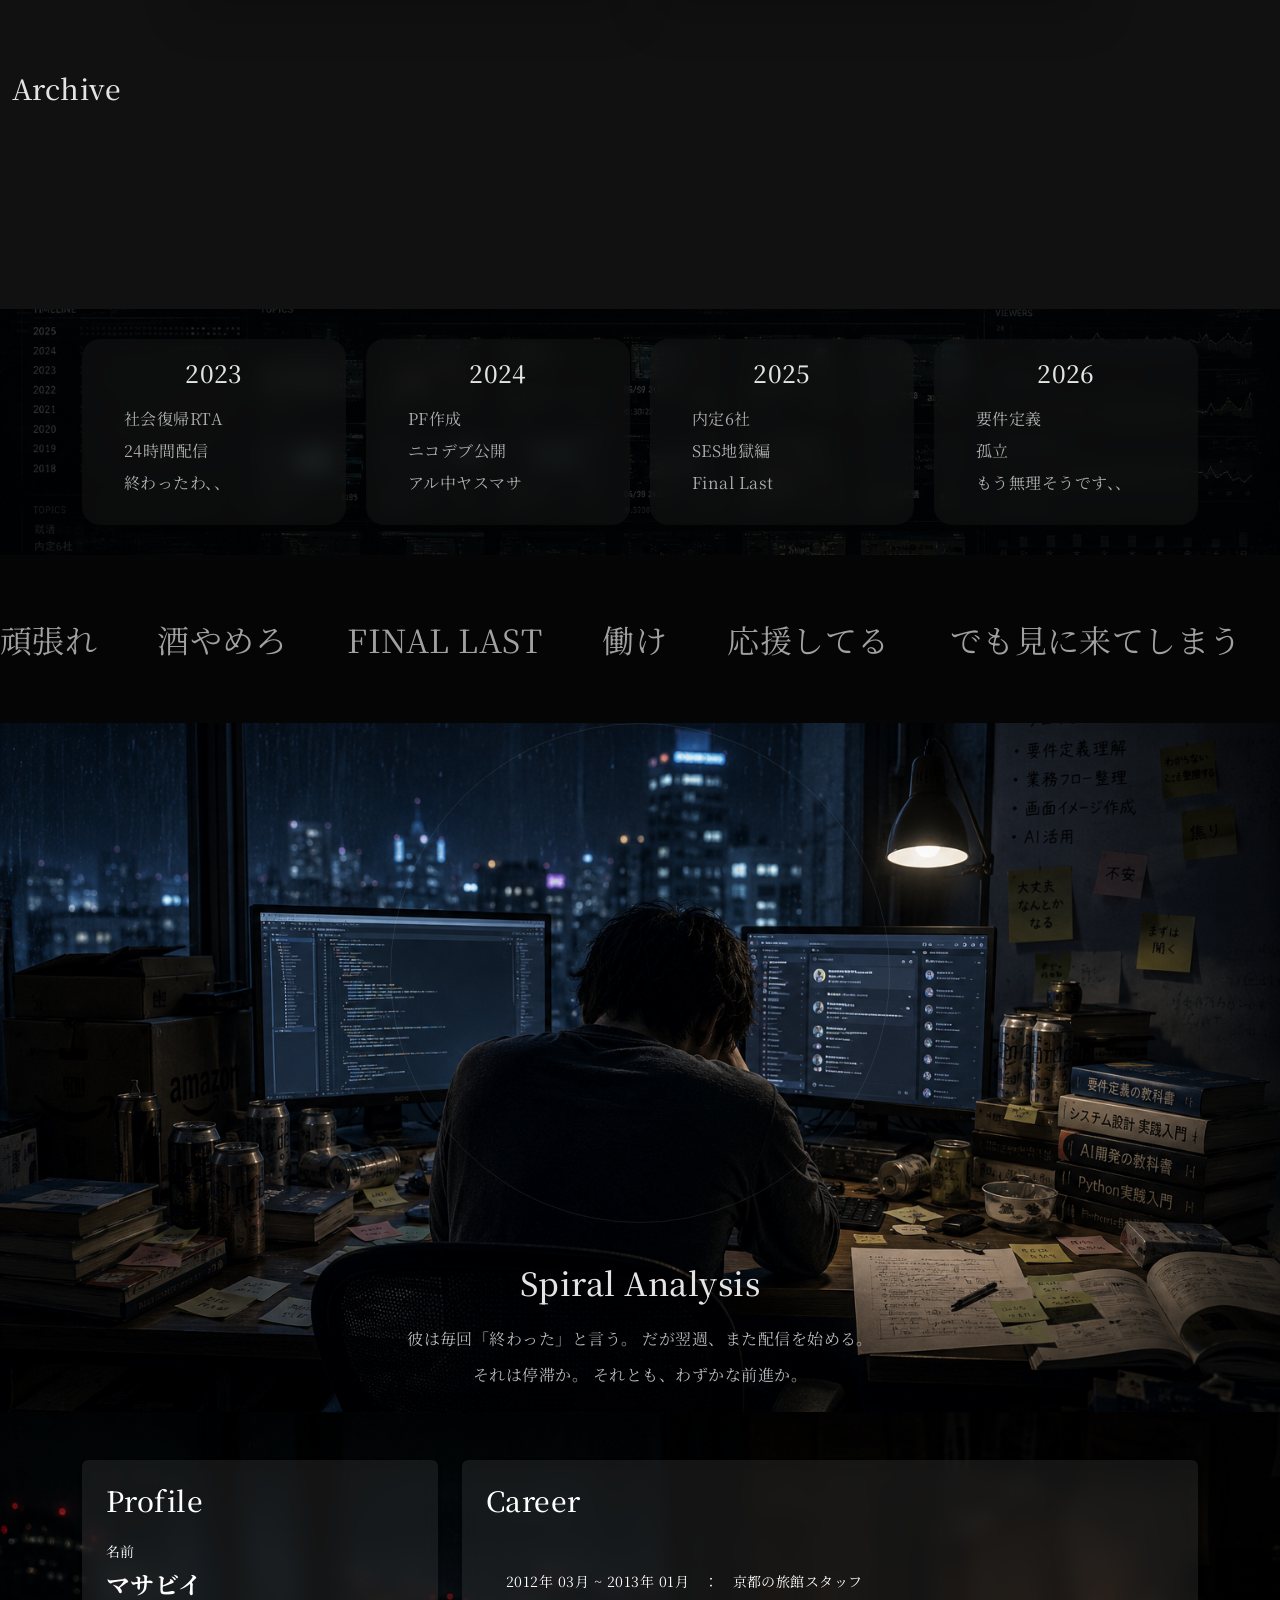
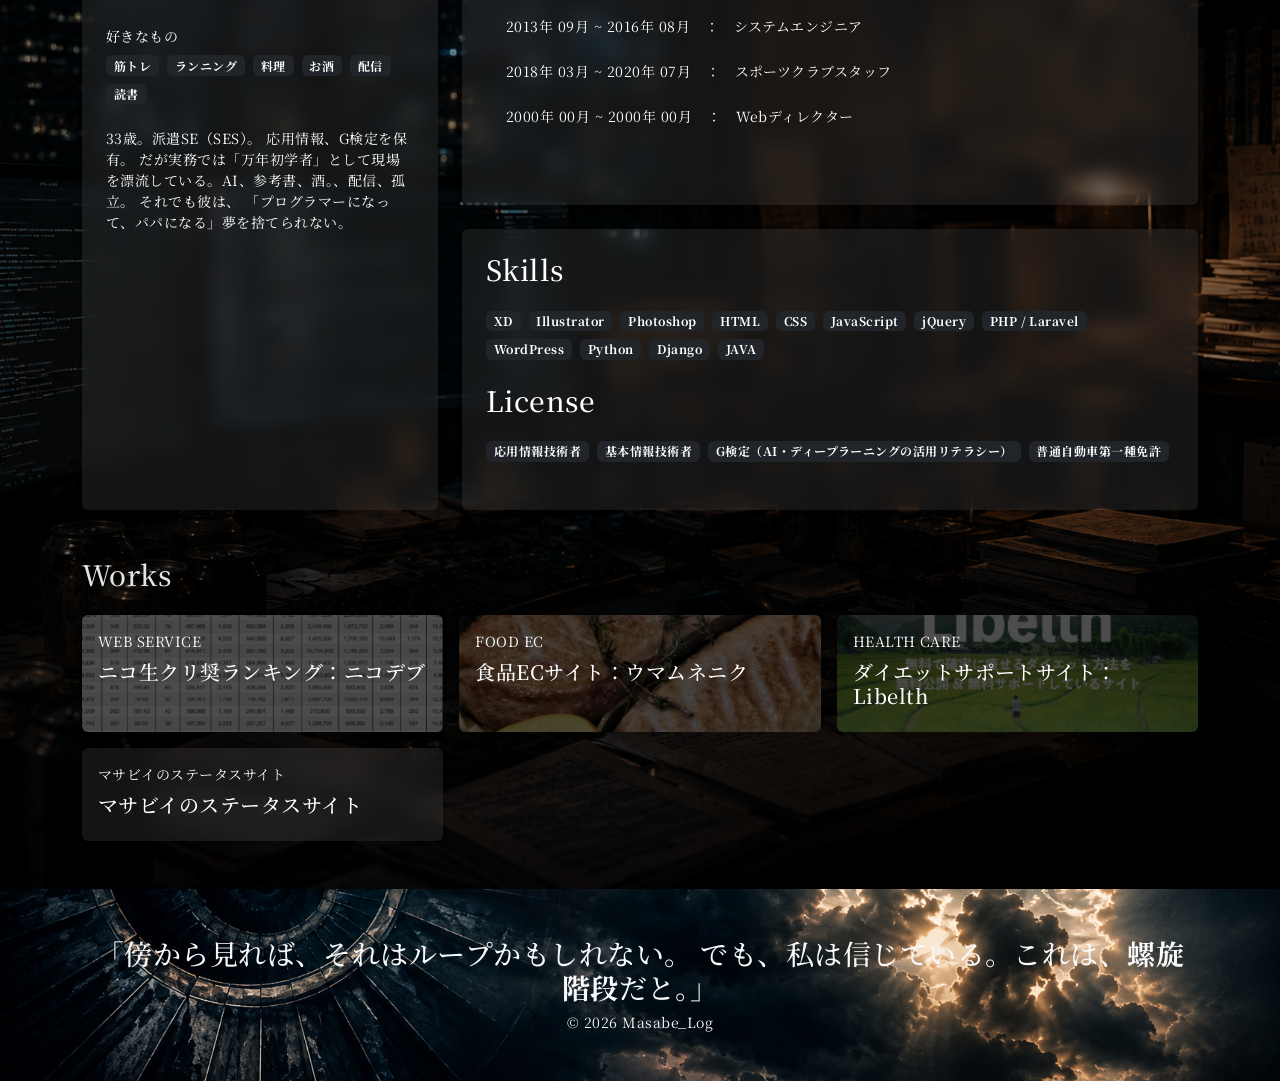
==== commit 4e79ddb3: "Update index.html" ====
--- a/index.html
+++ b/index.html
@@ -577,7 +577,30 @@
                     </a>
 
                 </div>
-
+                <div class="col">
+
+                    <a href="https://momoko-lab2.github.io/masabii-archive/status.html"
+                    class="text-decoration-none text-dark">
+
+                        <div class="card h-100 border-0 shadow-sm work_card ">
+
+                            <div class="card-body">
+
+                                <p class="small mb-2">
+                                    マサビイのステータスサイト
+                                </p>
+
+                                <h3 class="h5">
+                                    マサビイのステータスサイト
+                                </h3>
+
+                            </div>
+
+                        </div>
+
+                    </a>
+
+                </div>
             </div>
         </section>
     </main>
@@ -602,4 +625,4 @@
     <script src="assets/js/script.js"></script>
     <script src="https://cdn.jsdelivr.net/npm/bootstrap@5.3.7/dist/js/bootstrap.bundle.min.js"></script>
 </body>
-</html>+</html>
--- a/assets/css/index.css
+++ b/assets/css/index.css
@@ -224,4 +224,115 @@
     background-repeat: no-repeat;
 
     position: relative;
+}
+
+
+.spiral-analysis {
+  text-align:center;
+  overflow:hidden;
+    background-image: url("../img/spiral-analysis_bg.png");
+    background-size: cover;
+    background-position: center;
+    background-repeat: no-repeat;
+
+    position: relative;
+}
+
+.spiral-circle {
+  width:500px;
+  height:500px;
+  border-radius:50%;
+  border:1px solid rgba(255,255,255,.08);
+  margin:0 auto 40px;
+  animation:rotateSpiral 25s linear infinite;
+}
+
+@keyframes rotateSpiral {
+  from { transform:rotate(0deg); }
+  to { transform:rotate(360deg); }
+}
+
+.spiral-analysis p {
+  max-width:700px;
+  margin:20px auto;
+  line-height:2.2;
+  opacity:.8;
+}
+
+.comment-wall {
+  padding:60px 0;
+  overflow:hidden;
+  background:#050505;
+}
+.comment-track {
+  display:flex;
+  gap:60px;
+  white-space:nowrap;
+  animation:commentScroll 18s linear infinite;
+  font-size:2rem;
+  opacity:.7;
+}
+
+
+.timeline-2 {
+  padding:30px 20px;
+  background:#1c1c1cbc;
+    background-image:
+        linear-gradient(
+            rgba(0,0,0,0.4),
+            rgba(0,0,0,0.6)
+        ), url("../img/timeline_bg.png");
+    background-size: cover;
+    background-position: center;
+    background-repeat: no-repeat;
+
+    position: relative;
+    
+}
+
+.timeline {
+  padding:30px 20px;
+}
+
+.timeline-grid {
+  display:grid;
+  grid-template-columns:repeat(auto-fit,minmax(250px,1fr));
+  gap:20px;
+}
+
+.timeline-card {
+  background:#19191978;
+  border:0px solid rgba(255,255,255,.05);
+  padding:10px;
+  border-radius:18px;
+  transition:.3s;
+  backdrop-filter: blur(10px);
+}
+.timeline-card h3 {
+  margin:10px 0 15px;
+  font-size:1.5rem;
+  text-align: center;
+}
+
+.timeline-card ul {
+  list-style:none;
+  opacity:.75;
+  line-height:2;
+}
+
+@keyframes commentScroll {
+  from { transform:translateX(0); }
+  to { transform:translateX(-50%); }
+}
+
+@media (max-width:768px) {
+
+    .spiral-circle {
+    width:280px;
+    height:280px;
+    }
+    .comment-track {
+    font-size:1.2rem;
+    }
+
 }
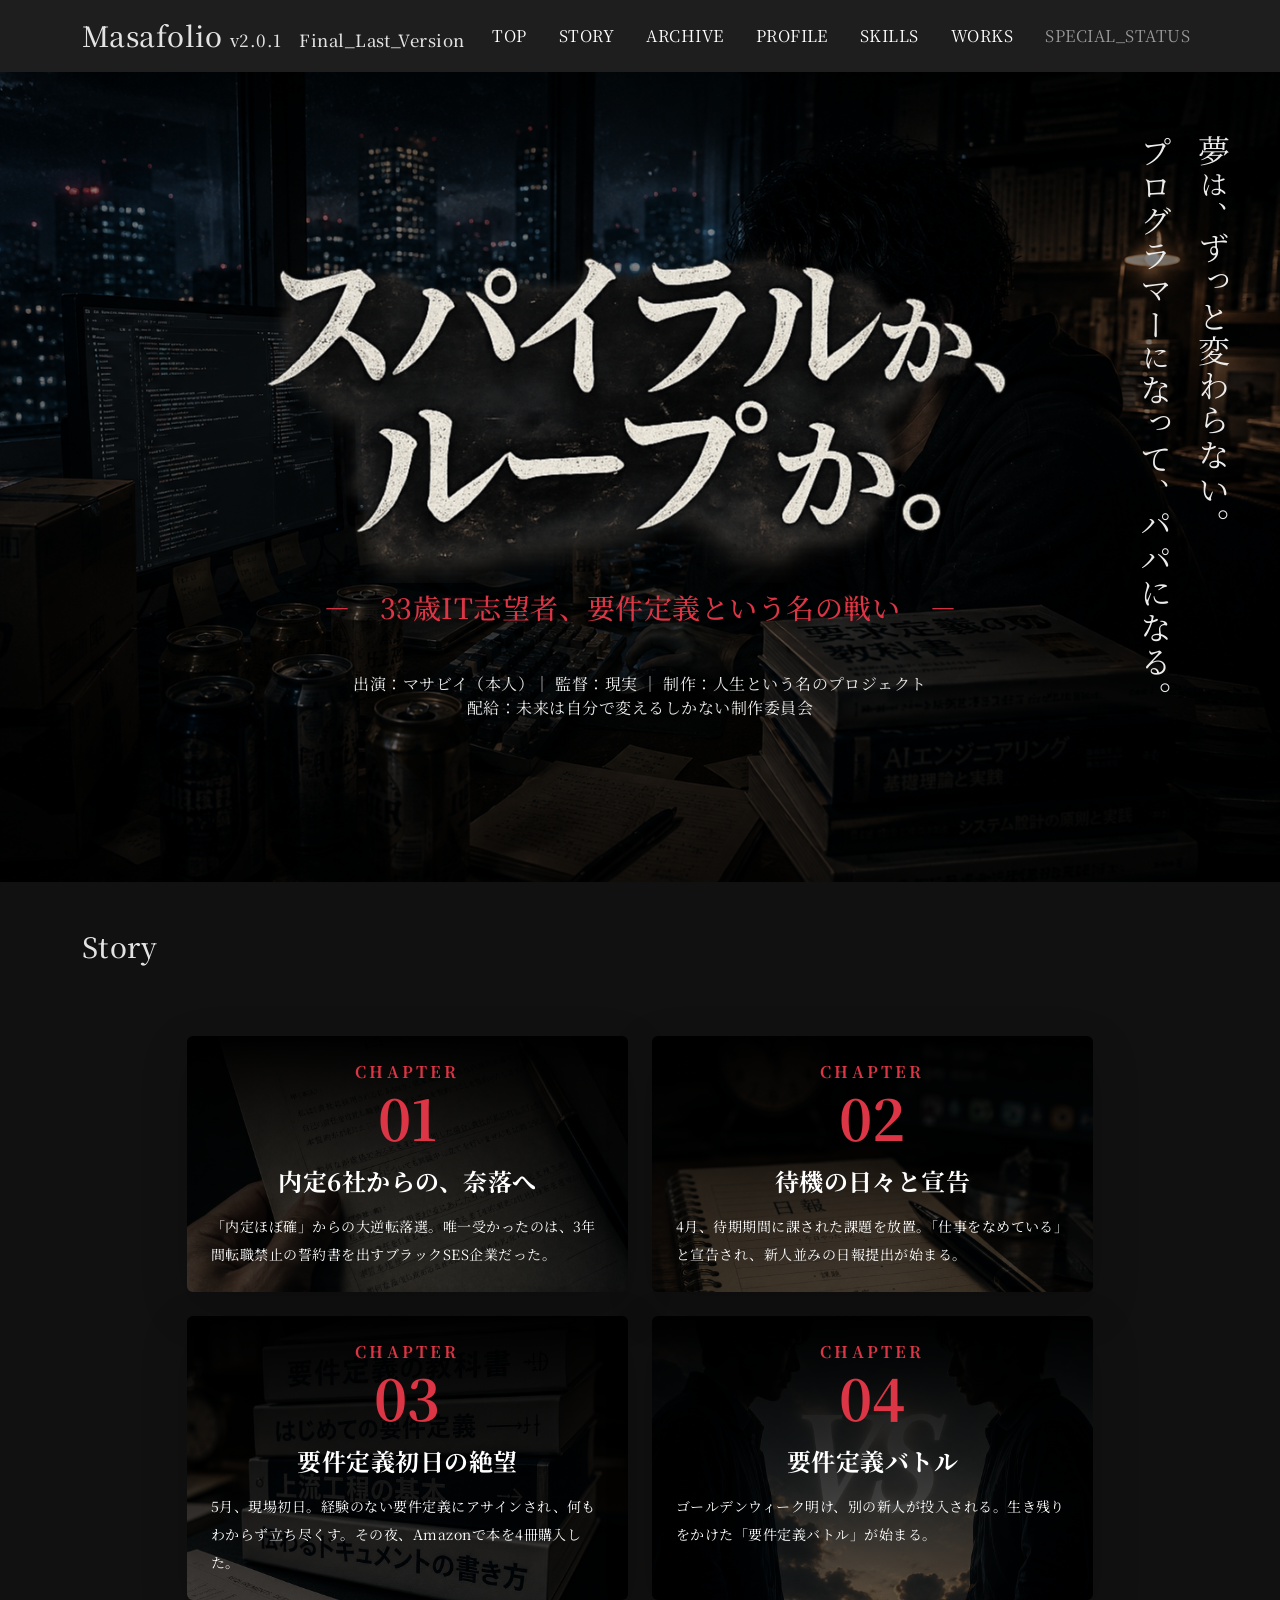
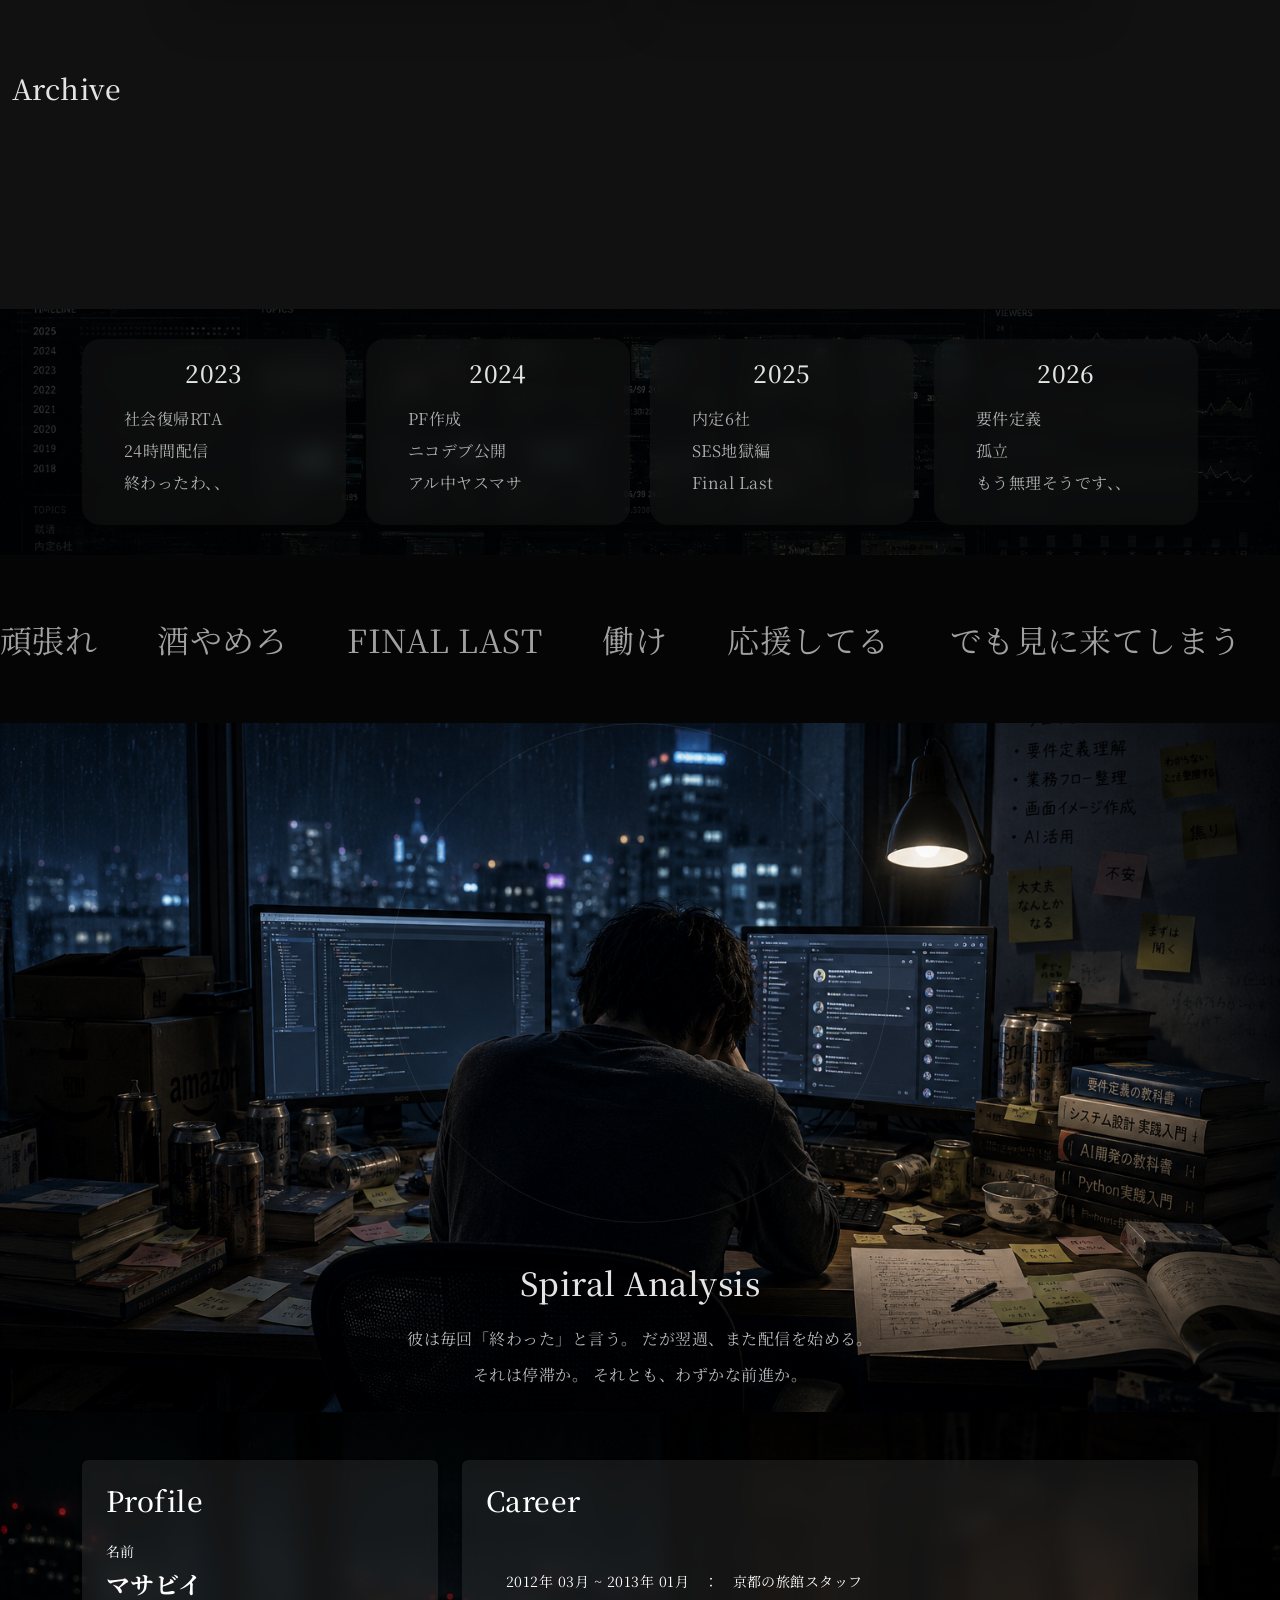
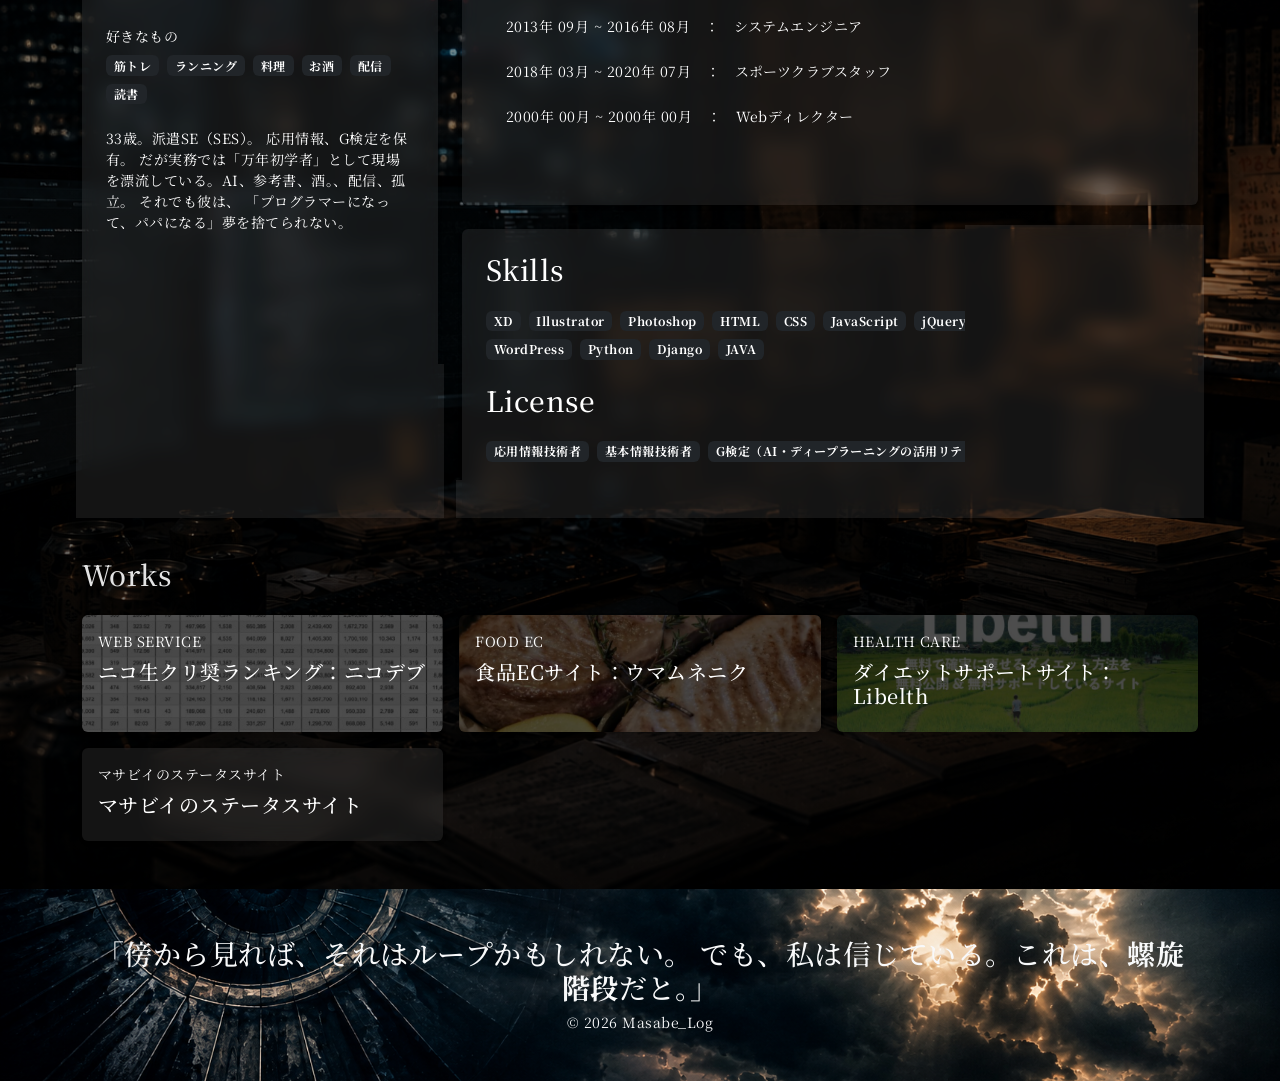
==== commit e38fde8a: "Update index.html" ====
--- a/index.html
+++ b/index.html
@@ -51,6 +51,7 @@
                     <a href="#profile" class="nav-link text-white">PROFILE</a>
                     <a href="#skills" class="nav-link text-white">SKILLS</a>
                     <a href="#works" class="nav-link text-white">WORKS</a>
+                    <a href="https://momoko-lab2.github.io/masabii-archive/status.html" class="nav-link text-red">SPECIAL_STATUS</a>
 
                 </div>
 
